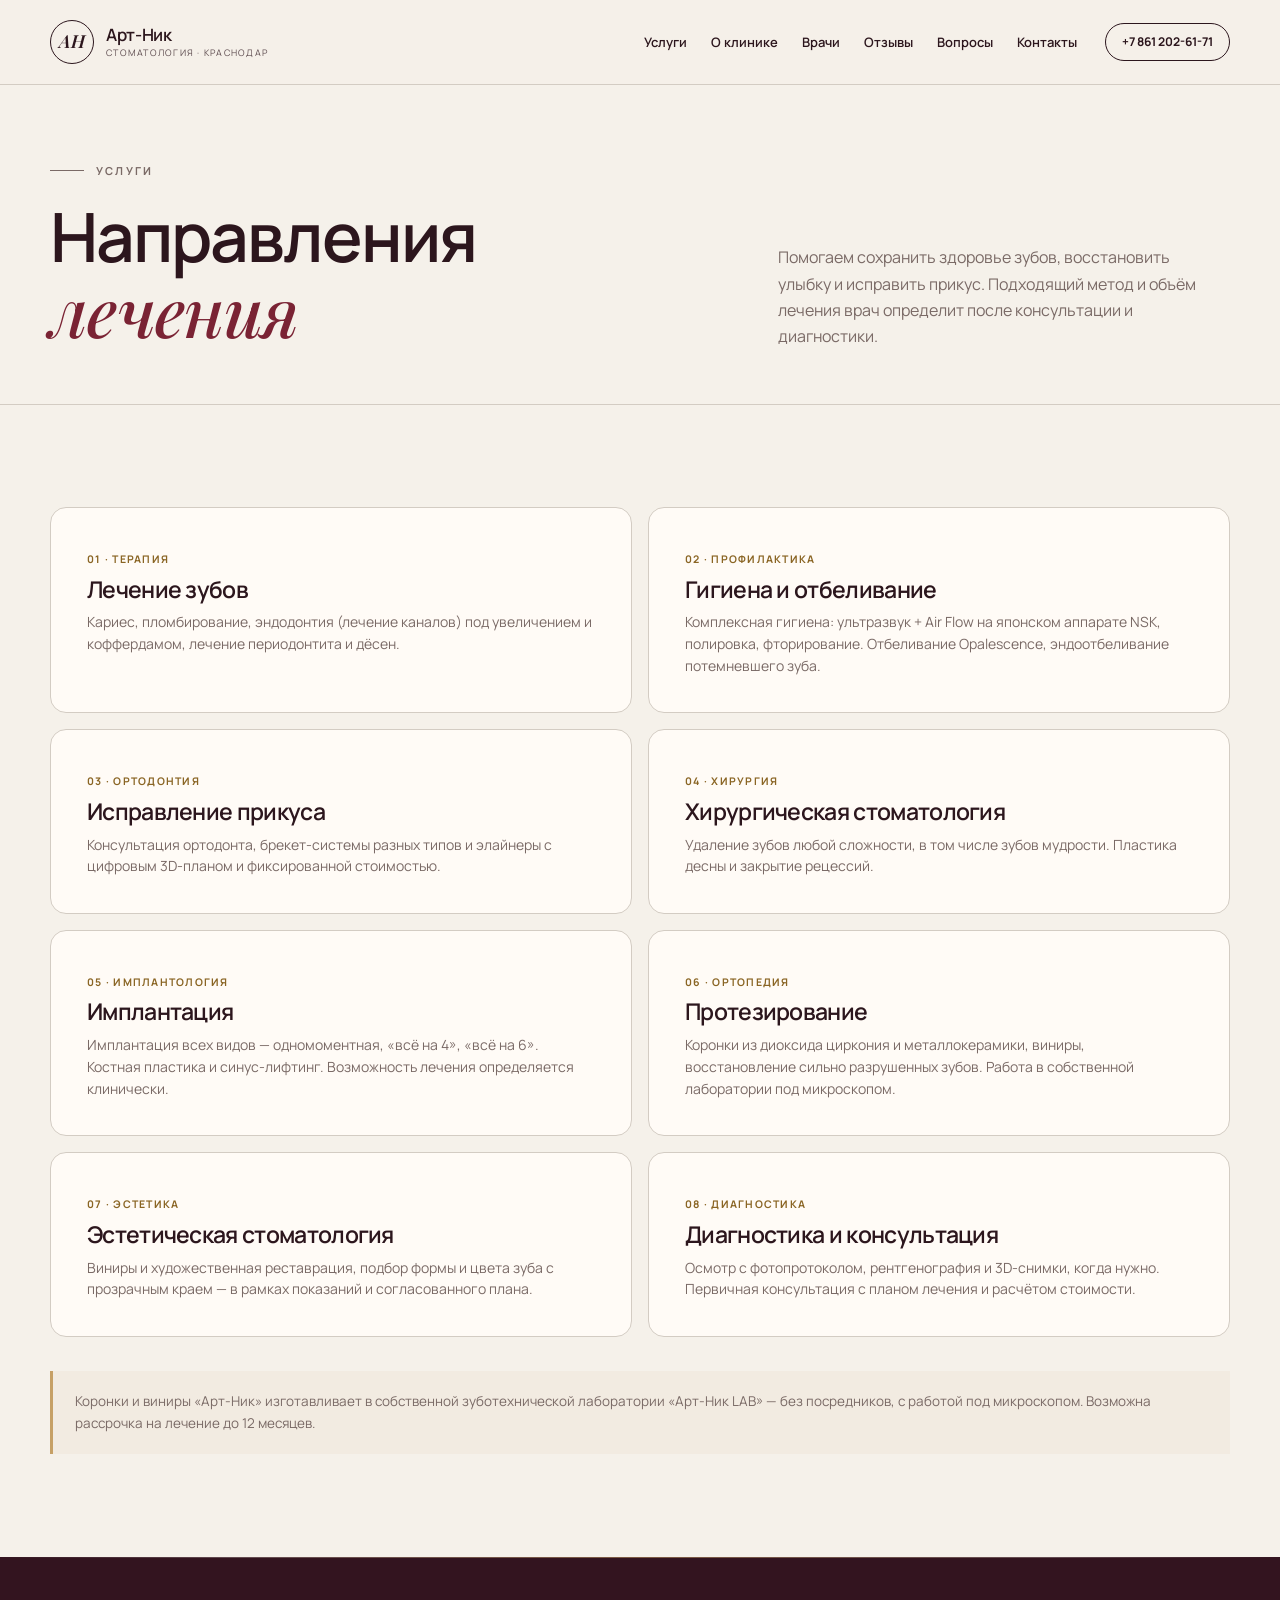
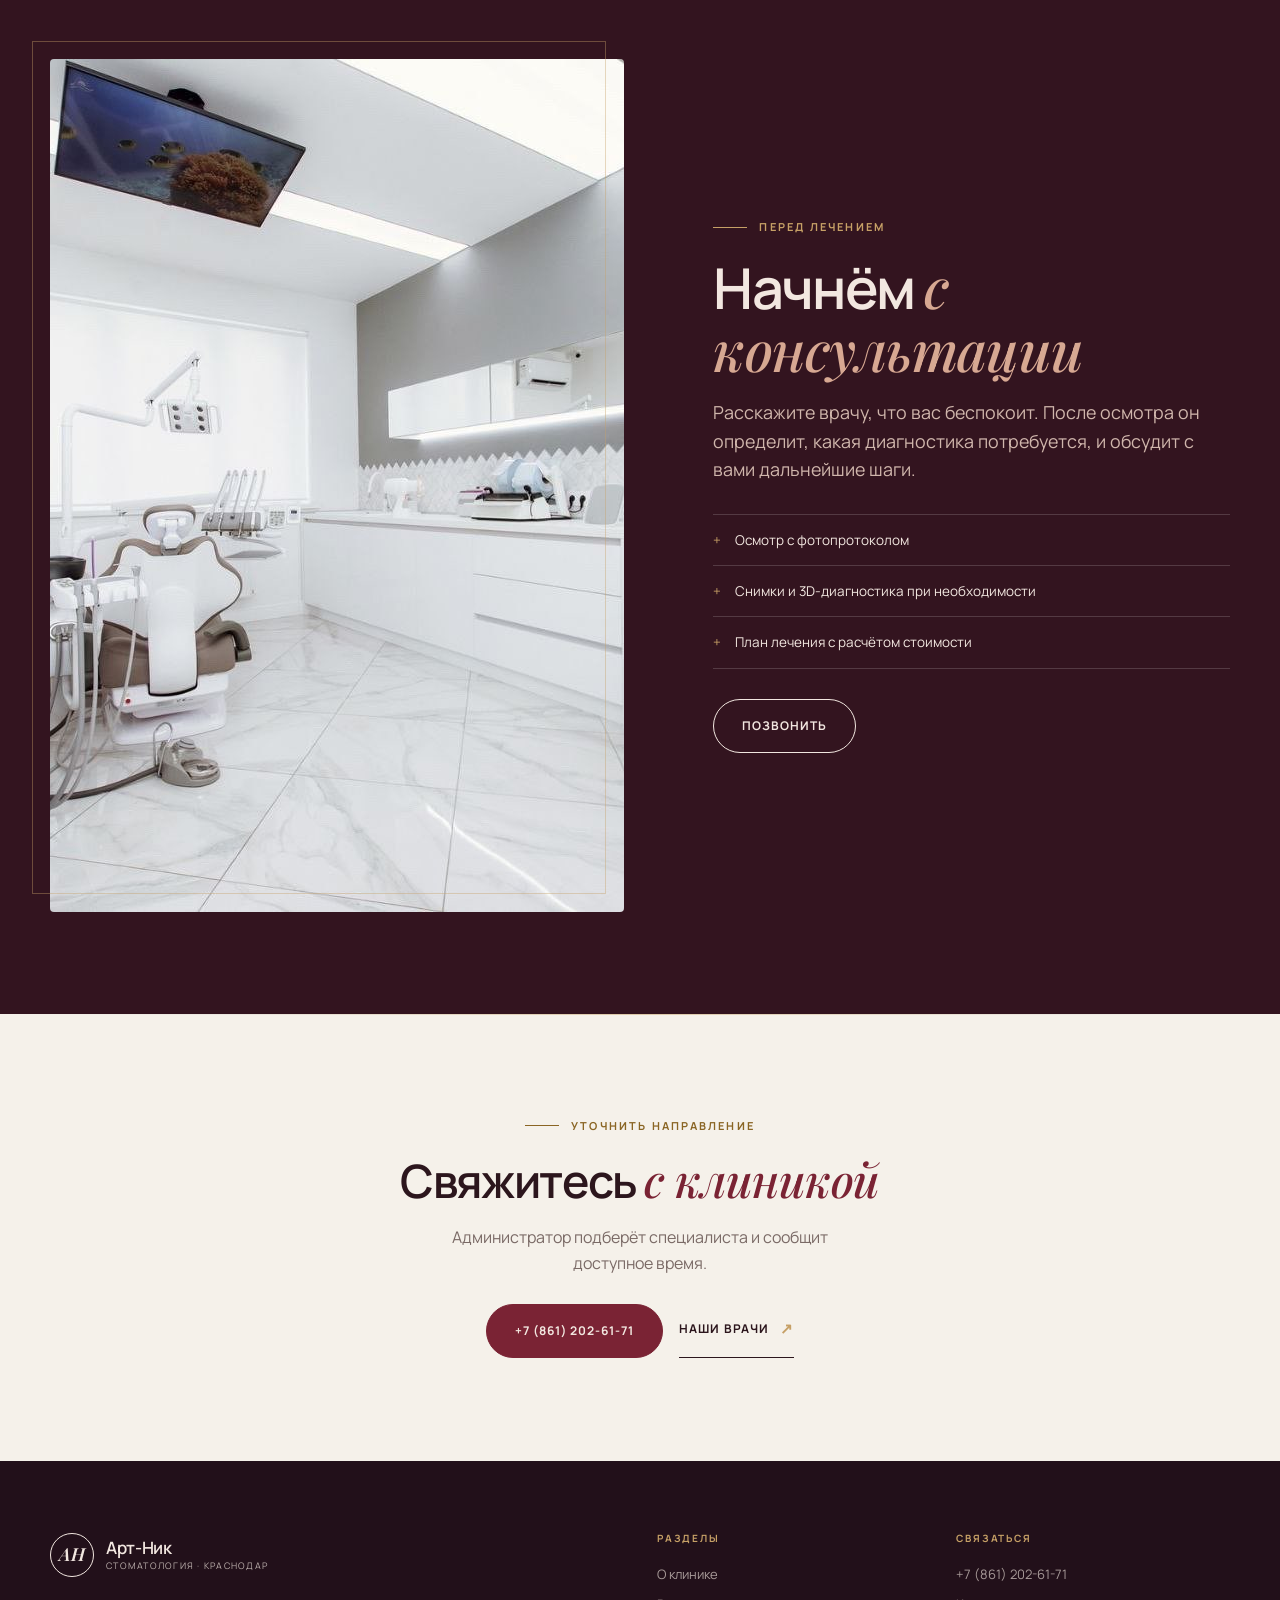
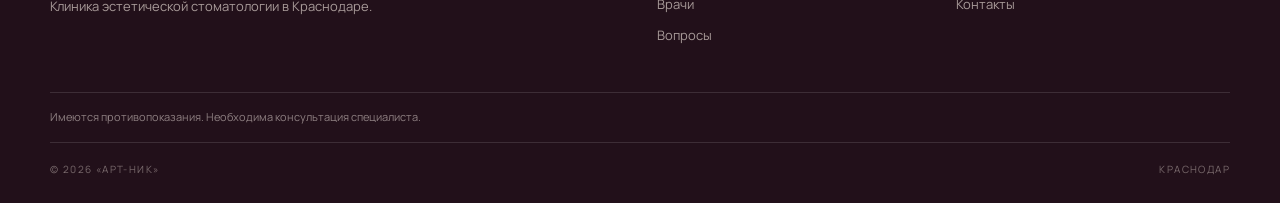
==== services.html @ 574ccaa9 "Сайт клиники «Арт-Ник», Краснодар Одностраничный сайт клиники эстетической стоматологии: hero с фото" ====
<!doctype html>
<html lang="ru">
<head>
  <meta charset="utf-8">
  <meta name="viewport" content="width=device-width, initial-scale=1">
  <meta name="theme-color" content="#33141f">
  <title>Услуги — стоматология «Арт-Ник», Краснодар</title>
  <meta name="description" content="Услуги стоматологии Арт-Ник в Краснодаре: лечение зубов, профессиональная гигиена и отбеливание, ортодонтия, хирургия, имплантология, протезирование, эстетическая стоматология, диагностика.">
  <meta name="robots" content="index, follow">
  <link rel="canonical" href="https://artnic.asama.site/services.html">
  <meta property="og:url" content="https://artnic.asama.site/services.html">
  <meta property="og:site_name" content="Арт-Ник">
  <meta property="og:type" content="website">
  <meta property="og:title" content="Услуги — стоматология «Арт-Ник», Краснодар">
  <meta property="og:description" content="Лечение, гигиена, ортодонтия, хирургия, имплантология, протезирование и эстетическая стоматология.">
  <meta property="og:image" content="https://artnic.asama.site/og-image.png">
  <link rel="icon" href="assets/favicon.svg" type="image/svg+xml">
  <link rel="stylesheet" href="styles.css">
  <script src="script.js" defer></script>
</head>
<body data-page="services">
  <a class="skip" href="#main">Перейти к содержанию</a>

  <header class="hdr">
    <div class="hdr__inner">
      <a class="brand" href="index.html" aria-label="Арт-Ник — на главную">
        <span class="brand__mark" aria-hidden="true">АН</span>
        <span class="brand__text"><b>Арт-Ник</b><small>стоматология · Краснодар</small></span>
      </a>
      <button class="nav-toggle" type="button" aria-expanded="false" aria-controls="nav"><span></span><span></span><span></span><span class="vh">Меню</span></button>
      <nav class="nav" id="nav" aria-label="Основная навигация">
        <a href="services.html">Услуги</a>
        <a href="index.html#about">О клинике</a>
        <a href="index.html#doctors">Врачи</a>
        <a href="index.html#reviews">Отзывы</a>
        <a href="index.html#faq">Вопросы</a>
        <a href="index.html#contacts">Контакты</a>
      </nav>
      <a class="hdr__call" href="tel:+78612026171">+7 861 202-61-71</a>
    </div>
  </header>

  <main id="main">
    <section class="page-hero">
      <div class="shell page-hero__grid">
        <div><p class="eyebrow">Услуги</p><h1>Направления <em>лечения</em></h1></div>
        <p>Помогаем сохранить здоровье зубов, восстановить улыбку и исправить прикус. Подходящий метод и объём лечения врач определит после консультации и диагностики.</p>
      </div>
    </section>

    <section class="section surf surf--paper">
      <div class="shell">
        <div class="svc__grid">
          <article class="svc__card reveal"><span>01 · терапия</span><h3>Лечение зубов</h3><p>Кариес, пломбирование, эндодонтия (лечение каналов) под увеличением и коффердамом, лечение периодонтита и дёсен.</p></article>
          <article class="svc__card reveal"><span>02 · профилактика</span><h3>Гигиена и отбеливание</h3><p>Комплексная гигиена: ультразвук + Air Flow на японском аппарате NSK, полировка, фторирование. Отбеливание Opalescence, эндоотбеливание потемневшего зуба.</p></article>
          <article class="svc__card reveal"><span>03 · ортодонтия</span><h3>Исправление прикуса</h3><p>Консультация ортодонта, брекет-системы разных типов и элайнеры с цифровым 3D-планом и фиксированной стоимостью.</p></article>
          <article class="svc__card reveal"><span>04 · хирургия</span><h3>Хирургическая стоматология</h3><p>Удаление зубов любой сложности, в том числе зубов мудрости. Пластика десны и закрытие рецессий.</p></article>
          <article class="svc__card reveal"><span>05 · имплантология</span><h3>Имплантация</h3><p>Имплантация всех видов — одномоментная, «всё на 4», «всё на 6». Костная пластика и синус-лифтинг. Возможность лечения определяется клинически.</p></article>
          <article class="svc__card reveal"><span>06 · ортопедия</span><h3>Протезирование</h3><p>Коронки из диоксида циркония и металлокерамики, виниры, восстановление сильно разрушенных зубов. Работа в собственной лаборатории под микроскопом.</p></article>
          <article class="svc__card reveal"><span>07 · эстетика</span><h3>Эстетическая стоматология</h3><p>Виниры и художественная реставрация, подбор формы и цвета зуба с прозрачным краем — в рамках показаний и согласованного плана.</p></article>
          <article class="svc__card reveal"><span>08 · диагностика</span><h3>Диагностика и консультация</h3><p>Осмотр с фотопротоколом, рентгенография и 3D-снимки, когда нужно. Первичная консультация с планом лечения и расчётом стоимости.</p></article>
        </div>
        <p class="svc__note">Коронки и виниры «Арт-Ник» изготавливает в собственной зуботехнической лаборатории «Арт-Ник&nbsp;LAB» — без посредников, с работой под микроскопом. Возможна рассрочка на лечение до 12 месяцев.</p>
      </div>
    </section>

    <section class="feature surf surf--noir">
      <div class="shell feature__grid">
        <figure class="feature__media reveal" data-lightbox="assets/images/int-room-white.jpg">
          <img src="assets/images/int-room-white.jpg" alt="Светлый лечебный кабинет клиники Арт-Ник" width="1280" height="853" loading="lazy">
        </figure>
        <div class="feature__copy reveal">
          <p class="eyebrow">Перед лечением</p>
          <h2 class="h2">Начнём <em>с консультации</em></h2>
          <p class="lead">Расскажите врачу, что вас беспокоит. После осмотра он определит, какая диагностика потребуется, и обсудит с вами дальнейшие шаги.</p>
          <ul class="about__facts">
            <li>Осмотр с фотопротоколом</li>
            <li>Снимки и 3D-диагностика при необходимости</li>
            <li>План лечения с расчётом стоимости</li>
          </ul>
          <a class="btn btn--line" href="tel:+78612026171">Позвонить</a>
        </div>
      </div>
    </section>

    <section class="cta section surf surf--paper">
      <div class="cta__inner">
        <p class="eyebrow eyebrow--gold">Уточнить направление</p>
        <h2 class="h2">Свяжитесь <em>с клиникой</em></h2>
        <p class="cta__text">Администратор подберёт специалиста и сообщит доступное время.</p>
        <div class="cta__actions">
          <a class="btn btn--wine" href="tel:+78612026171">+7 (861) 202-61-71</a>
          <a class="link" href="index.html#doctors">Наши врачи <span>↗</span></a>
        </div>
      </div>
    </section>
  </main>

  <footer class="foot">
    <div class="shell">
      <div class="foot__grid">
        <div>
          <a class="brand foot__brand" href="index.html"><span class="brand__mark">АН</span><span class="brand__text"><b>Арт-Ник</b><small>стоматология · Краснодар</small></span></a>
          <p>Клиника эстетической стоматологии в Краснодаре.</p>
        </div>
        <div><h2>Разделы</h2><a href="index.html#about">О клинике</a><a href="index.html#doctors">Врачи</a><a href="index.html#faq">Вопросы</a></div>
        <div><h2>Связаться</h2><a href="tel:+78612026171">+7 (861) 202-61-71</a><a href="index.html#contacts">Контакты</a></div>
      </div>
      <p class="foot__note">Имеются противопоказания. Необходима консультация специалиста.</p>
      <div class="foot__bottom"><span>© <span data-year></span> «Арт-Ник»</span><span>Краснодар</span></div>
    </div>
  </footer>

  <div class="lightbox" aria-hidden="true">
    <button class="lightbox__close" type="button" aria-label="Закрыть">×</button>
    <img src="" alt="">
  </div>
</body>
</html>
---- styles.css ----
@import url('https://fonts.googleapis.com/css2?family=Manrope:wght@400;500;600;700&family=Playfair+Display:ital,wght@1,500;1,600&display=swap');

/* Арт-Ник — оксбладовый бордо + шампань-золото (по интерьеру и лого клиники) */

:root {
  /* Поверхности */
  --noir:        #33141f;   /* оксбладовый бордо (тёмная база) */
  --cocoa:       #45202c;   /* бордо посветлее — вторая тёмная поверхность */
  --ember:       #6a4048;   /* линии на тёмном */
  --marble:      #d3ccc3;   /* тёплый серый мрамор — тонкие линии на светлом */
  --paper:       #f5f1ea;   /* тёплый кремовый (светлая база) */
  --paper-pure:  #fffbf6;

  /* Акцент — бордо */
  --peach:       #7a2334;
  --peach-glow:  #922c3f;
  --accent-soft: #d7a892;   /* тёплый розово-кремовый — акценты на тёмном */

  /* Акцент — шампань-золото */
  --gold:        #c6a066;
  --gold-glow:   #ddc28c;
  --gold-ink:    #8a6524;

  /* Текст */
  --on-dark:     #f2e7e0;
  --on-dark-dim: #d0b6ac;
  --on-light:    #2c161d;
  --ash:         #7a6a66;

  --shell: min(1180px, calc(100% - 48px));
  --pad:   clamp(20px, 5vw, 64px);
  --sp:    clamp(64px, 8vw, 118px);
  --ease:  cubic-bezier(.22, .61, .36, 1);
}

* { box-sizing: border-box; }
html { scroll-behavior: smooth; }
body {
  margin: 0; background: var(--paper); color: var(--on-light);
  font: 400 16px/1.65 Manrope, system-ui, Arial, sans-serif;
  -webkit-font-smoothing: antialiased; overflow-x: hidden;
}
body.menu-open { overflow: hidden; }
img { display: block; max-width: 100%; }
a { color: inherit; text-decoration: none; }
button, input { font: inherit; }
:where(a, button, summary):focus-visible { outline: 2px solid var(--gold); outline-offset: 3px; border-radius: 3px; }

.shell { width: var(--shell); margin-inline: auto; }
.vh { position: absolute; width: 1px; height: 1px; padding: 0; margin: -1px; overflow: hidden; clip: rect(0 0 0 0); white-space: nowrap; border: 0; }
.skip { position: fixed; z-index: 200; left: 14px; top: -80px; padding: 10px 18px; background: var(--gold); color: var(--on-light); font-weight: 700; border-radius: 999px; transition: top .2s; }
.skip:focus { top: 14px; }

/* ---------- Типографика ---------- */
h1, h2, h3 { margin: 0; font-weight: 600; letter-spacing: -.03em; line-height: 1.08; }
h1 em, h2 em, .em { font-family: "Playfair Display", Georgia, serif; font-weight: 500; font-style: italic; letter-spacing: -.01em; color: var(--peach); }
.surf--noir h2 em, .surf--cocoa h2 em, .surf--noir h1 em { color: var(--accent-soft); }
p { margin: 0; }

.eyebrow {
  display: flex; align-items: center; gap: 12px; margin: 0 0 20px;
  font-size: 11px; font-weight: 700; letter-spacing: .2em; text-transform: uppercase;
  color: var(--peach);
}
.eyebrow::before { content: ""; width: 34px; height: 1px; background: currentColor; flex: none; }
.eyebrow--gold { color: var(--gold-ink); }
.surf--noir .eyebrow, .surf--cocoa .eyebrow { color: var(--gold); }

.h2 { font-size: clamp(30px, 4.4vw, 58px); }
.lead { color: var(--ash); font-size: clamp(15px, 1.4vw, 18px); line-height: 1.6; max-width: 46ch; }
.surf--noir .lead, .surf--cocoa .lead { color: var(--on-dark-dim); }

/* ---------- Кнопки ---------- */
.btn {
  display: inline-flex; align-items: center; justify-content: center; gap: 9px;
  min-height: 54px; padding: 0 28px;
  background: var(--gold); color: #2c161d; border: 1px solid var(--gold); border-radius: 999px;
  font: 700 12px/1 Manrope, sans-serif; letter-spacing: .08em; text-transform: uppercase;
  cursor: pointer; transition: transform .2s var(--ease), background .2s var(--ease), border-color .2s var(--ease), color .2s var(--ease);
}
.btn:hover { background: var(--gold-glow); border-color: var(--gold-glow); transform: translateY(-2px); }
.btn--wine { background: var(--peach); color: var(--on-dark); border-color: var(--peach); }
.btn--wine:hover { background: var(--peach-glow); border-color: var(--peach-glow); }
.btn--line { background: transparent; color: currentColor; border-color: currentColor; }
.btn--line:hover { background: currentColor; color: var(--peach); }
.surf--noir .btn--line:hover, .surf--cocoa .btn--line:hover { color: var(--noir); }

.link {
  display: inline-flex; align-items: center; gap: 10px; min-height: 40px;
  font: 700 12px/1 Manrope, sans-serif; letter-spacing: .1em; text-transform: uppercase;
  border-bottom: 1px solid currentColor; padding-bottom: 4px;
  transition: opacity .2s var(--ease);
}
.link span { color: var(--gold); font-size: 15px; }
.link:hover { opacity: .68; }

/* ---------- Шапка ---------- */
.hdr {
  position: absolute; z-index: 60; inset: 0 0 auto; color: var(--on-dark);
  background: linear-gradient(90deg, rgba(31,10,18,.55), rgba(48,15,27,.28));
  border-bottom: 1px solid rgba(255,255,255,.16);
  backdrop-filter: blur(10px); -webkit-backdrop-filter: blur(10px);
}
body:not([data-page="home"]) .hdr {
  position: relative; color: var(--on-light);
  background: rgba(245,241,234,.96); border-color: var(--marble); backdrop-filter: none;
}
.hdr__inner { width: var(--shell); margin-inline: auto; min-height: 84px; display: flex; align-items: center; gap: 28px; }
.brand { display: inline-flex; align-items: center; gap: 12px; margin-right: auto; }
.brand__mark {
  width: 44px; height: 44px; flex: none; display: grid; place-content: center;
  border: 1px solid currentColor; border-radius: 50%;
  font-family: "Playfair Display", Georgia, serif; font-style: italic; font-weight: 600; font-size: 18px;
}
.brand__text { display: grid; gap: 3px; line-height: 1.1; }
.brand__text b { font-size: 17px; font-weight: 600; letter-spacing: -.02em; }
.brand__text small { font-size: 9px; letter-spacing: .14em; text-transform: uppercase; opacity: .74; }

.nav { display: flex; align-items: center; gap: 24px; font: 600 13px/1 Manrope, sans-serif; }
.nav a { position: relative; padding: 6px 0; }
.nav a::after { content: ""; position: absolute; left: 0; right: 100%; bottom: 0; height: 1px; background: currentColor; transition: right .25s var(--ease); }
.nav a:hover::after { right: 0; }
.hdr__call { padding: 12px 16px; border: 1px solid currentColor; border-radius: 999px; font: 700 12px/1 Manrope, sans-serif; white-space: nowrap; transition: background .2s, color .2s, border-color .2s; }
.hdr__call:hover { background: var(--gold); border-color: var(--gold); color: #2c161d; }
.nav-toggle { display: none; width: 42px; height: 42px; border: 0; background: none; color: currentColor; padding: 10px; cursor: pointer; }
.nav-toggle span { display: block; height: 1.5px; background: currentColor; margin: 6px 0; transition: transform .2s, opacity .2s; border-radius: 2px; }

/* ---------- Первый экран ---------- */
.hero {
  position: relative; min-height: 760px; height: 100svh; max-height: 940px;
  display: grid; align-items: center; color: var(--on-dark); overflow: hidden;
}
.hero__img, .hero__shade { position: absolute; inset: 0; }
.hero__img { background: url("assets/images/hero.jpg") center / cover no-repeat; transform: scale(1.02); animation: heroIn 1.3s var(--ease) both; }
.hero__shade { background: linear-gradient(90deg, rgba(30,9,15,.82) 0%, rgba(40,12,20,.5) 42%, rgba(31,9,16,.12) 74%), linear-gradient(0deg, rgba(26,7,14,.4), transparent 46%); }
.hero__inner { position: relative; z-index: 2; width: var(--shell); margin-inline: auto; padding-top: 84px; }
.hero__inner .eyebrow { color: var(--gold); }
.hero h1 { max-width: 18ch; font-size: clamp(42px, 6vw, 88px); line-height: .98; margin-bottom: 24px; }
.hero__lead { max-width: 52ch; color: rgba(255,255,255,.82); font-size: clamp(15px, 1.4vw, 18px); }
.hero__actions { display: flex; flex-wrap: wrap; gap: 14px; margin-top: 34px; }
.hero__actions .btn--line { color: var(--on-dark); }
.hero__offer {
  display: inline-flex; align-items: center; gap: 12px; margin-top: 30px; padding: 12px 20px;
  border: 1px solid rgba(214,168,146,.5); border-radius: 999px; background: rgba(214,168,146,.14);
  font-size: 13px; color: rgba(255,255,255,.82);
}
.hero__offer b { color: var(--gold); font-weight: 700; }
.scroll-cue { position: absolute; right: max(24px, calc((100% - 1180px) / 2)); bottom: 36px; z-index: 2; display: grid; justify-items: center; gap: 8px; font-size: 9px; letter-spacing: .2em; text-transform: uppercase; color: rgba(255,255,255,.72); }
.scroll-cue span { font-size: 19px; animation: bob 1.8s infinite; }

/* ---------- Поверхности ---------- */
.section { padding-block: var(--sp); }
.surf { position: relative; }
.surf--noir  { background: var(--noir);  color: var(--on-dark); }
.surf--cocoa { background: var(--cocoa); color: var(--on-dark); }
.surf--paper { background: var(--paper);  color: var(--on-light); }
.surf--white { background: var(--paper-pure); color: var(--on-light); }
.surf + .surf::before {
  content: ""; position: absolute; inset-inline: 0; top: 0; height: 1px;
  background: linear-gradient(90deg, transparent, rgba(211,204,195,.3) 18%, rgba(198,160,102,.5) 50%, rgba(211,204,195,.3) 82%, transparent);
}
:where(.dirs, .about, .why, .consult, .reviews, .team, .promo, .faq, .cta, .contacts) { scroll-margin-top: 90px; }

.head { display: flex; align-items: flex-end; justify-content: space-between; gap: 40px; margin-bottom: clamp(34px, 4vw, 54px); }
.head__lead { max-width: 42ch; margin-bottom: 4px; color: var(--ash); font-size: 14px; }
.surf--noir .head__lead, .surf--cocoa .head__lead { color: var(--on-dark-dim); }

/* ---------- Полоса фактов ---------- */
.facts { padding: 0 var(--pad) clamp(30px, 4vw, 48px); }
.facts__grid {
  width: var(--shell); margin: calc(-1 * clamp(34px, 5vw, 60px)) auto 0; position: relative; z-index: 5;
  display: grid; grid-template-columns: repeat(4, 1fr);
  background: var(--paper-pure); border: 1px solid var(--marble); border-radius: 16px; overflow: hidden;
  box-shadow: 0 26px 64px rgba(44,22,29,.16);
}
.fact { padding: clamp(22px, 2.6vw, 32px) clamp(18px, 2vw, 26px); border-right: 1px solid var(--marble); }
.fact:last-child { border-right: 0; }
.fact b { display: block; font-size: clamp(24px, 3vw, 38px); line-height: 1; font-weight: 600; letter-spacing: -.035em; color: var(--peach); }
.fact b .em { color: var(--gold-ink); }
.fact span { display: block; margin-top: 10px; font-size: 12px; line-height: 1.5; color: var(--ash); }

/* ---------- Бегущая строка ---------- */
.ticker { overflow: hidden; padding: 15px 0; background: var(--peach); color: var(--on-dark); }
.ticker__track { display: flex; width: max-content; }
.ticker__set { display: flex; align-items: center; gap: 16px; padding-right: 16px; white-space: nowrap; font: 600 clamp(13px, 1.3vw, 16px)/1 Manrope, sans-serif; letter-spacing: .06em; text-transform: uppercase; }
.ticker__set i { font-style: normal; color: var(--gold); }
@media (prefers-reduced-motion: no-preference) { .ticker__track { animation: marquee 40s linear infinite; } }
@keyframes marquee { to { transform: translateX(-50%); } }

/* ---------- Направления (карусель карточек) ---------- */
.dirs { padding-block: var(--sp); }
.proc__track {
  display: flex; gap: 16px; overflow-x: auto; scroll-snap-type: x mandatory;
  overscroll-behavior-inline: contain; scrollbar-width: none;
  margin-inline: calc(var(--pad) * -1); padding: 6px var(--pad) 14px; scroll-padding-left: var(--pad);
}
.proc__track::-webkit-scrollbar { display: none; }
.proc__card {
  flex: 0 0 clamp(250px, 27vw, 310px); scroll-snap-align: start;
  display: flex; flex-direction: column; gap: 9px; padding: clamp(24px, 2.6vw, 32px);
  background: var(--paper-pure); border: 1px solid var(--marble); border-radius: 16px;
  transition: transform .22s var(--ease), border-color .22s var(--ease);
}
.proc__card:hover { transform: translateY(-4px); border-color: var(--peach); }
.proc__num { font: 700 12px/1 Manrope, sans-serif; letter-spacing: .12em; color: var(--gold-ink); }
.proc__name { margin: 4px 0 0; font-size: clamp(18px, 1.8vw, 21px); font-weight: 600; letter-spacing: -.02em; }
.proc__text { font-size: 13.5px; line-height: 1.55; color: var(--ash); }
.proc__more { margin-top: auto; padding-top: 12px; font: 700 11px/1 Manrope, sans-serif; letter-spacing: .1em; text-transform: uppercase; color: var(--peach); }
.proc__more::after { content: " →"; color: var(--gold); }
.proc__foot { display: flex; align-items: center; justify-content: space-between; gap: 20px; margin-top: clamp(22px, 3vw, 32px); }

/* ---------- Карусель фотографий (wslider) ---------- */
.wslider { position: relative; margin-top: clamp(24px, 3vw, 40px); border: 1px solid var(--marble); border-radius: 18px; overflow: hidden; aspect-ratio: 16 / 10; background: var(--cocoa); touch-action: pan-y; }
.wslider-track { display: flex; width: 100%; height: 100%; transition: transform .5s var(--ease); user-select: none; -webkit-user-select: none; cursor: grab; }
.wslide { flex: 0 0 100%; height: 100%; position: relative; }
.wslide img { width: 100%; height: 100%; object-fit: cover; pointer-events: none; -webkit-user-drag: none; display: block; }
.wslide figcaption {
  position: absolute; left: 16px; bottom: 16px; padding: 8px 13px; border-radius: 999px;
  background: rgba(30,9,15,.72); backdrop-filter: blur(6px);
  font-size: 10px; letter-spacing: .1em; text-transform: uppercase; color: var(--on-dark);
}
.wslider-arrow {
  position: absolute; top: 50%; transform: translateY(-50%); z-index: 2;
  width: 44px; height: 44px; border: 0; border-radius: 50%; cursor: pointer;
  background: rgba(30,9,15,.5); color: #fff; display: grid; place-items: center; transition: background .2s var(--ease);
}
.wslider-arrow:hover { background: rgba(30,9,15,.82); }
.wslider-arrow svg { width: 17px; height: 17px; }
.wslider-arrow.prev { left: 14px; } .wslider-arrow.next { right: 14px; }
.wslider-dots { position: absolute; left: 0; right: 0; bottom: 16px; z-index: 2; display: flex; justify-content: center; gap: 7px; }
.wslider-dots button { width: 7px; height: 7px; padding: 0; border: 0; border-radius: 50%; background: rgba(255,255,255,.5); cursor: pointer; transition: background .2s, transform .2s; }
.wslider-dots button.active { background: var(--gold); transform: scale(1.4); }

/* ---------- О клинике ---------- */
.about__grid { display: grid; grid-template-columns: 1.05fr .95fr; gap: 7vw; align-items: center; }
.about__media { position: relative; margin: 0; }
.about__media::before { content: ""; position: absolute; inset: -20px 20px 20px -20px; border: 1px solid rgba(198,160,102,.4); pointer-events: none; }
.about__media img { width: 100%; aspect-ratio: 1.2; object-fit: cover; border-radius: 4px; cursor: zoom-in; }
.about__copy h2 { margin-bottom: 20px; }
.about__copy p + p { margin-top: 14px; }
.about__facts { margin: 30px 0; padding: 0; list-style: none; border-top: 1px solid rgba(255,255,255,.16); }
.about__facts li { position: relative; padding: 14px 0 14px 22px; border-bottom: 1px solid rgba(255,255,255,.16); font-size: 13.5px; }
.about__facts li::before { content: "+"; position: absolute; left: 0; color: var(--gold); }

/* ---------- Почему «Арт-Ник» ---------- */
.why__grid { display: grid; grid-template-columns: repeat(3, minmax(0, 1fr)); gap: 1px; background: var(--marble); border: 1px solid var(--marble); border-radius: 16px; overflow: hidden; }
.why__card { padding: clamp(28px, 3vw, 38px); background: var(--paper-pure); }
.why__card > span { font: 700 11px/1 Manrope, sans-serif; letter-spacing: .14em; color: var(--gold-ink); }
.why__card h3 { margin: 34px 0 12px; font-size: 20px; }
.why__card p { color: var(--ash); font-size: 13px; line-height: 1.55; }

/* ---------- Консультация ---------- */
.consult { text-align: center; }
.consult__inner { max-width: 820px; margin-inline: auto; }
.consult__inner .eyebrow { justify-content: center; }
.consult__text { margin: 18px auto 0; max-width: 52ch; }
.consult__list { list-style: none; margin: clamp(26px, 3vw, 34px) 0 clamp(24px, 3vw, 32px); padding: 0; display: grid; grid-template-columns: 1fr 1fr; gap: 12px; text-align: left; }
.consult__list li {
  display: flex; align-items: center; gap: 13px; padding: 15px 18px;
  border: 1px solid var(--ember); border-radius: 12px; background: rgba(198,160,102,.06);
  font-size: 14.5px; font-weight: 500;
}
.consult__list li::before {
  content: ""; flex: none; width: 18px; height: 18px; border-radius: 50%; background: var(--gold);
  -webkit-mask: url("data:image/svg+xml,%3Csvg xmlns='http://www.w3.org/2000/svg' viewBox='0 0 24 24'%3E%3Cpath fill='none' stroke='%23000' stroke-width='3' stroke-linecap='round' stroke-linejoin='round' d='m5 13 4 4L19 7'/%3E%3C/svg%3E") center / 12px no-repeat;
          mask: url("data:image/svg+xml,%3Csvg xmlns='http://www.w3.org/2000/svg' viewBox='0 0 24 24'%3E%3Cpath fill='none' stroke='%23000' stroke-width='3' stroke-linecap='round' stroke-linejoin='round' d='m5 13 4 4L19 7'/%3E%3C/svg%3E") center / 12px no-repeat;
}

/* ---------- Отзывы ---------- */
.reviews .head { align-items: flex-end; }
.rev-band { max-width: 40ch; margin: clamp(30px, 4vw, 48px) auto; text-align: center; display: grid; justify-items: center; gap: 12px; }
.rev-band__stars { font-size: 14px; letter-spacing: 3px; color: var(--gold); }
.rev-band__q { font-family: "Playfair Display", Georgia, serif; font-style: italic; font-weight: 500; font-size: clamp(22px, 2.8vw, 34px); line-height: 1.3; color: var(--peach); }
.rev-band__cite { font-size: 12px; letter-spacing: .05em; text-transform: uppercase; color: var(--ash); }
.rev-track {
  display: flex; gap: 16px; overflow-x: auto; scroll-snap-type: x proximity; scroll-behavior: smooth;
  scrollbar-width: none; margin-inline: calc(var(--pad) * -1); padding: 6px var(--pad) 12px; scroll-padding-left: var(--pad);
}
.rev-track::-webkit-scrollbar { display: none; }
.rev-card {
  flex: 0 0 clamp(280px, 32vw, 380px); scroll-snap-align: start;
  display: flex; flex-direction: column; padding: clamp(26px, 3vw, 34px);
  border: 1px solid var(--marble); border-radius: 16px; background: var(--paper-pure);
}
.rev-card__stars { font-size: 12px; letter-spacing: 3px; color: var(--gold); }
.rev-card blockquote { margin: 16px 0 0; font-size: 15px; line-height: 1.55; }
.rev-card__who { margin-top: auto; padding-top: 18px; font: 700 11px/1.5 Manrope, sans-serif; letter-spacing: .06em; text-transform: uppercase; color: var(--ash); }
.rev-nav { display: flex; align-items: center; gap: 10px; }
.rev-nav button { width: 44px; height: 44px; border: 1px solid var(--marble); border-radius: 50%; background: transparent; color: var(--on-light); display: grid; place-items: center; cursor: pointer; transition: background .2s, color .2s, border-color .2s; }
.rev-nav button:hover { background: var(--peach); color: var(--on-dark); border-color: var(--peach); }
.rev-nav svg { width: 16px; height: 16px; }
.guests { margin-top: clamp(30px, 4vw, 46px); display: flex; align-items: center; gap: 18px; flex-wrap: wrap; }
.guests__pics { display: flex; }
.guests__pics img { width: 48px; height: 48px; border-radius: 50%; object-fit: cover; border: 2px solid var(--paper); }
.guests__pics img + img { margin-left: -14px; }
.guests span { font: 700 12px/1.4 Manrope, sans-serif; letter-spacing: .08em; text-transform: uppercase; color: var(--peach); max-width: 30ch; }

/* ---------- Врачи ---------- */
.team__grid { display: grid; grid-template-columns: repeat(3, minmax(0, 1fr)); gap: 16px; }
.doc {
  display: flex; flex-direction: column; padding: clamp(26px, 3vw, 34px);
  border: 1px solid var(--marble); border-radius: 16px; background: var(--paper-pure);
}
.doc > span { font: 700 11px/1 Manrope, sans-serif; letter-spacing: .12em; color: var(--gold-ink); }
.doc__mono {
  width: 60px; height: 60px; margin: 24px 0 20px; display: grid; place-content: center;
  border: 1px solid var(--gold-ink); border-radius: 50%;
  font-family: "Playfair Display", Georgia, serif; font-style: italic; font-size: 20px; color: var(--gold-ink);
}
.doc h3 { font-size: 20px; letter-spacing: -.02em; }
.doc__role { margin: 6px 0 0; font-size: 12.5px; font-weight: 600; color: var(--gold-ink); }
.doc__bio { margin: 12px 0 0; font-size: 12.5px; line-height: 1.55; color: var(--ash); }

/* ---------- Акция ---------- */
.promo__grid { display: grid; grid-template-columns: 1.15fr .85fr; gap: 7vw; align-items: center; }
.promo__grid h2 { margin: 6px 0 16px; font-size: clamp(28px, 3.6vw, 46px); }
.promo__grid > div:first-child p { color: var(--on-dark-dim); font-size: 14px; }
.promo__offer { padding: clamp(28px, 3vw, 38px); border: 1px solid rgba(198,160,102,.42); border-radius: 16px; background: rgba(255,255,255,.04); }
.promo__val { display: block; font-size: clamp(30px, 3.6vw, 44px); font-weight: 600; letter-spacing: -.03em; color: var(--gold); }
.promo__name { display: block; margin: 10px 0 8px; font: 700 12px/1 Manrope, sans-serif; letter-spacing: .1em; text-transform: uppercase; }
.promo__offer p { margin: 0 0 20px; color: var(--on-dark-dim); font-size: 12.5px; line-height: 1.55; }

/* ---------- FAQ ---------- */
.faq__grid { display: grid; grid-template-columns: .8fr 1.2fr; gap: 8vw; align-items: start; }
.faq__aside { position: sticky; top: 32px; }
.faq__aside h2 { margin-top: 6px; font-size: clamp(30px, 3.8vw, 48px); }
.faq__list { border-top: 1px solid var(--marble); }
.faq__item { border-bottom: 1px solid var(--marble); }
.faq__q { list-style: none; cursor: pointer; position: relative; padding: 24px 44px 24px 0; font-size: 17px; font-weight: 600; letter-spacing: -.01em; }
.faq__q::-webkit-details-marker { display: none; }
.faq__q::after { content: "+"; position: absolute; right: 4px; top: 22px; font-size: 22px; font-weight: 400; color: var(--gold-ink); transition: transform .25s var(--ease); }
.faq__item[open] .faq__q::after { transform: rotate(45deg); }
.faq__a { margin: 0; padding: 0 40px 26px 0; color: var(--ash); font-size: 14px; line-height: 1.6; }

/* ---------- Призыв ---------- */
.cta { text-align: center; }
.cta__inner { max-width: 620px; margin-inline: auto; }
.cta__inner .eyebrow { justify-content: center; }
.cta__inner h2 { font-size: clamp(28px, 3.6vw, 46px); }
.cta__text { margin: 18px auto 0; max-width: 42ch; color: var(--ash); }
.cta__actions { display: flex; flex-wrap: wrap; justify-content: center; gap: 16px; margin-top: 28px; }

/* ---------- Контакты ---------- */
.contacts__grid { display: grid; grid-template-columns: 1fr 1fr; gap: clamp(30px, 5vw, 72px); align-items: start; }
.cn { margin: 24px 0 0; border-top: 1px solid var(--ember); }
.cn__row { display: grid; grid-template-columns: 120px 1fr; gap: 16px; padding: 18px 0; border-bottom: 1px solid var(--ember); }
.cn dt { font-size: 10px; letter-spacing: .12em; text-transform: uppercase; color: var(--on-dark-dim); padding-top: 3px; }
.cn dd { margin: 0; font-size: 15px; }
.cn dd.hours { display: grid; gap: 6px; }
.cn .hours > div { display: flex; justify-content: space-between; gap: 14px; }
.cn .hours span { color: var(--on-dark-dim); }
.cn a { border-bottom: 1px solid rgba(242,231,224,.24); }
.cn a:hover { border-bottom-color: var(--gold); }
.contacts__actions { display: flex; flex-wrap: wrap; gap: 12px; margin-top: 26px; }
.soc { display: flex; flex-wrap: wrap; gap: 10px; margin-top: 18px; }
.soc a { padding: 10px 14px; border: 1px solid var(--ember); border-radius: 999px; font: 700 11px/1 Manrope, sans-serif; letter-spacing: .08em; text-transform: uppercase; transition: border-color .2s, color .2s; }
.soc a:hover { border-color: var(--gold); color: var(--gold); }
.map { margin-top: clamp(34px, 5vw, 60px); }
.map__head { margin-bottom: 26px; }
.map iframe { display: block; width: 100%; height: clamp(360px, 44vw, 520px); border: 0; border-radius: 16px; background: var(--cocoa); }

/* ---------- Подвал ---------- */
.foot { padding: clamp(46px, 6vw, 72px) 0 26px; background: #22101a; color: var(--on-dark); }
.foot__grid { display: grid; grid-template-columns: 1.6fr .7fr .8fr; gap: 60px; padding-bottom: 46px; }
.foot__grid > div { display: flex; flex-direction: column; align-items: flex-start; gap: 9px; }
.foot__grid h2 { margin-bottom: 12px; color: var(--gold); font: 700 10px/1 Manrope, sans-serif; letter-spacing: .18em; text-transform: uppercase; }
.foot__grid a:not(.brand), .foot__grid p { color: rgba(242,231,224,.64); font-size: 13px; }
.foot__grid a:hover { color: var(--on-dark); }
.foot__brand { margin-bottom: 10px; color: var(--on-dark); }
.foot__note { padding: 16px 0; border-top: 1px solid rgba(255,255,255,.12); color: rgba(242,231,224,.52); font-size: 11px; line-height: 1.5; }
.foot__bottom { display: flex; justify-content: space-between; gap: 16px; padding-top: 18px; border-top: 1px solid rgba(255,255,255,.12); color: rgba(242,231,224,.42); font-size: 10px; letter-spacing: .14em; text-transform: uppercase; }

/* ---------- Лайтбокс ---------- */
.lightbox { position: fixed; inset: 0; z-index: 120; display: none; place-items: center; padding: clamp(16px, 4vw, 48px); background: rgba(26,7,14,.9); backdrop-filter: blur(5px); }
.lightbox.is-open { display: grid; }
.lightbox img { max-width: min(1100px, 100%); max-height: calc(100vh - 96px); border-radius: 8px; border: 1px solid var(--ember); }
.lightbox__close { position: fixed; top: 20px; right: 20px; width: 46px; height: 46px; border: 0; border-radius: 50%; background: var(--gold); color: #2c161d; font-size: 26px; cursor: pointer; }

/* ---------- Страница услуг ---------- */
.page-hero { padding: clamp(40px, 6vw, 84px) 0 clamp(34px, 4.5vw, 54px); border-bottom: 1px solid var(--marble); }
.page-hero__grid { display: grid; grid-template-columns: 1.2fr .8fr; gap: clamp(24px, 4vw, 64px); align-items: end; }
.page-hero h1 { font-size: clamp(36px, 5.4vw, 68px); }
.page-hero p { color: var(--ash); max-width: 42ch; }
.svc__grid { display: grid; grid-template-columns: repeat(2, minmax(0, 1fr)); gap: 16px; }
.svc__card { padding: clamp(26px, 3vw, 36px); border: 1px solid var(--marble); border-radius: 16px; background: var(--paper-pure); }
.svc__card > span { font: 700 10.5px/1.4 Manrope, sans-serif; letter-spacing: .12em; text-transform: uppercase; color: var(--gold-ink); }
.svc__card h3 { margin: 6px 0 0; font-size: clamp(19px, 2vw, 23px); }
.svc__card p { margin: 10px 0 0; color: var(--ash); font-size: 14px; line-height: 1.55; }
.svc__note { margin: clamp(22px, 3vw, 34px) 0 0; padding: 20px 22px; border-left: 3px solid var(--gold); background: rgba(198,160,102,.07); color: var(--ash); font-size: 13.5px; line-height: 1.6; }
.feature { padding-block: var(--sp); }
.feature__grid { display: grid; grid-template-columns: 1fr .9fr; gap: 7vw; align-items: center; }
.feature__media { position: relative; margin: 0; }
.feature__media::before { content: ""; position: absolute; inset: -18px 18px 18px -18px; border: 1px solid rgba(198,160,102,.4); }
.feature__media img { width: 100%; aspect-ratio: 1.25; object-fit: cover; border-radius: 4px; cursor: zoom-in; }
.feature__copy h2 { margin: 6px 0 16px; }

/* ---------- Появление при скролле ---------- */
@media (prefers-reduced-motion: no-preference) {
  .reveal { opacity: 0; transform: translateY(24px); transition: opacity .6s var(--ease), transform .7s var(--ease); }
  .reveal.is-visible { opacity: 1; transform: none; }
}

@keyframes heroIn { from { opacity: .45; transform: scale(1.09); } to { opacity: 1; transform: scale(1.02); } }
@keyframes bob { 50% { transform: translateY(6px); } }
@media (prefers-reduced-motion: reduce) { *, *::before, *::after { animation: none !important; scroll-behavior: auto !important; transition: none !important; } .reveal { opacity: 1; transform: none; } }

/* ---------- Адаптив ---------- */
@media (max-width: 1000px) {
  :root { --shell: min(100% - 40px, 760px); }
  .nav { position: fixed; z-index: 55; inset: 0; padding: 110px 28px 40px; background: var(--noir); color: var(--on-dark);
    flex-direction: column; align-items: flex-start; gap: 6px; transform: translateX(100%); transition: transform .35s var(--ease); }
  .nav.is-open { transform: none; }
  .nav a { font-size: 24px; padding: 12px 0; }
  .nav-toggle { display: block; position: relative; z-index: 56; }
  .nav-toggle[aria-expanded="true"] span:nth-child(1) { transform: translateY(7.5px) rotate(45deg); }
  .nav-toggle[aria-expanded="true"] span:nth-child(2) { opacity: 0; }
  .nav-toggle[aria-expanded="true"] span:nth-child(3) { transform: translateY(-7.5px) rotate(-45deg); }
  .hdr__call { display: none; }
  .about__grid, .why__grid, .faq__grid, .promo__grid, .contacts__grid, .page-hero__grid, .feature__grid { grid-template-columns: 1fr; gap: 40px; }
  .team__grid, .svc__grid { grid-template-columns: repeat(2, minmax(0, 1fr)); }
  .facts__grid { grid-template-columns: 1fr 1fr; }
  .fact:nth-child(2n) { border-right: 0; }
  .fact:nth-child(-n+2) { border-bottom: 1px solid var(--marble); }
  .head { flex-direction: column; align-items: flex-start; gap: 18px; }
  .faq__aside { position: static; }
  .about__media::before, .feature__media::before { inset: -14px 14px 14px -14px; }
}
@media (max-width: 640px) {
  :root { --shell: calc(100% - 28px); }
  .hero { min-height: 640px; }
  .hero__inner { padding-top: 64px; }
  .hero__actions { flex-direction: column; align-items: stretch; max-width: 360px; }
  .hero__actions .btn { width: 100%; }
  .scroll-cue { display: none; }
  .facts__grid, .why__grid, .team__grid, .consult__list, .svc__grid { grid-template-columns: 1fr; }
  .fact { border-right: 0; border-bottom: 1px solid var(--marble); }
  .fact:last-child { border-bottom: 0; }
  .cta__actions, .contacts__actions { flex-direction: column; align-items: stretch; }
}
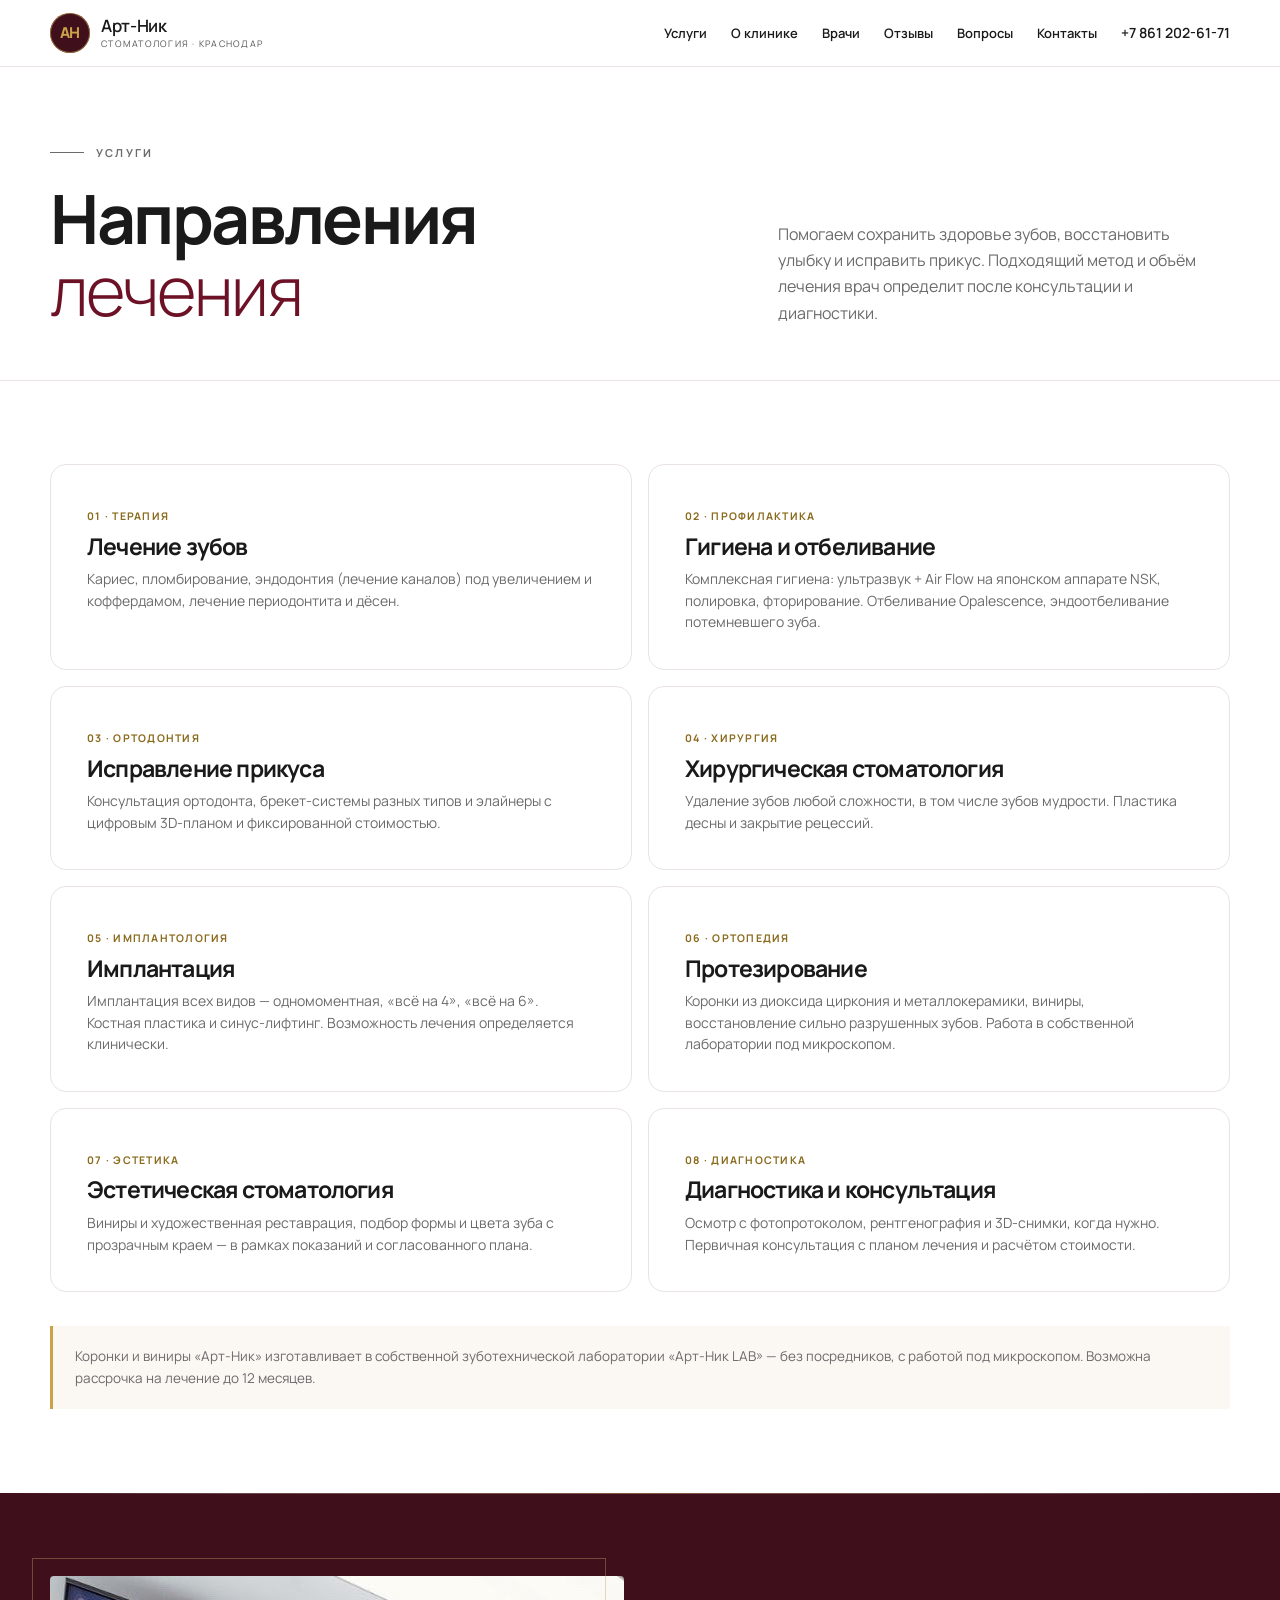
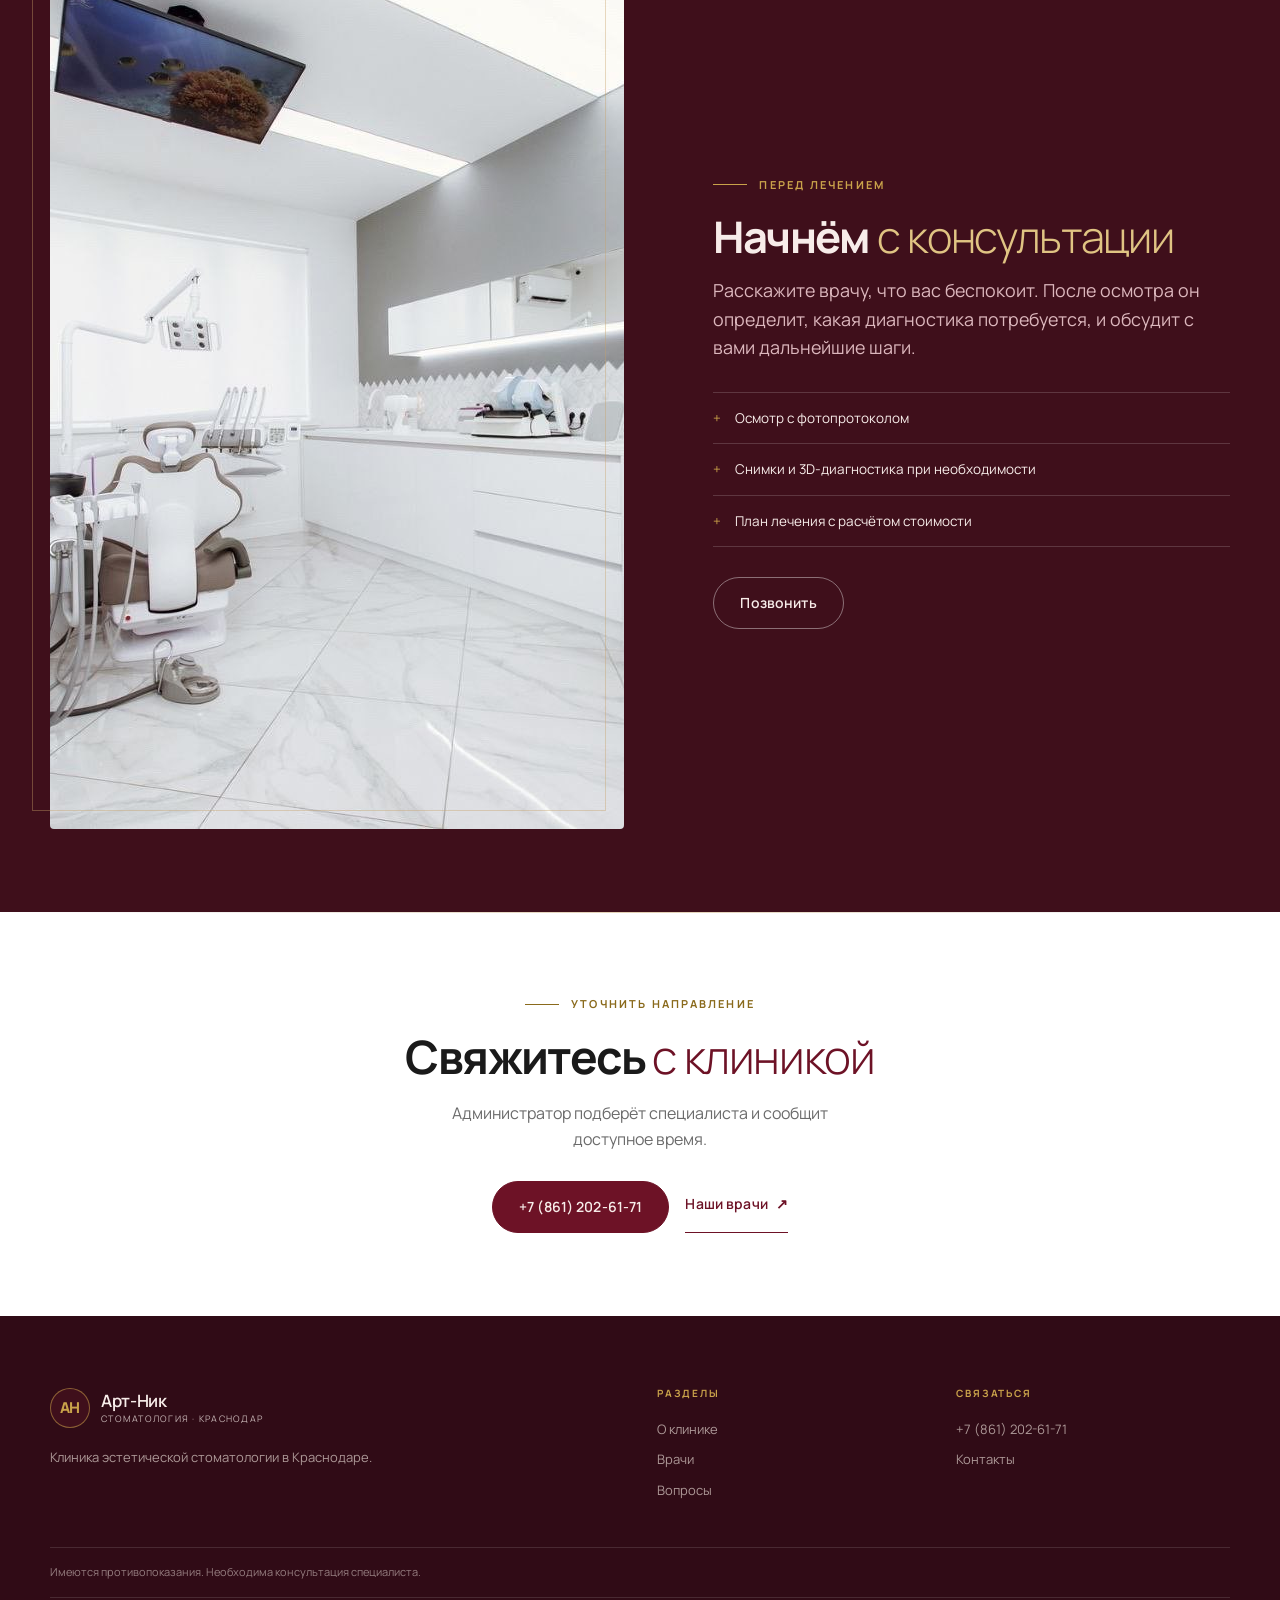
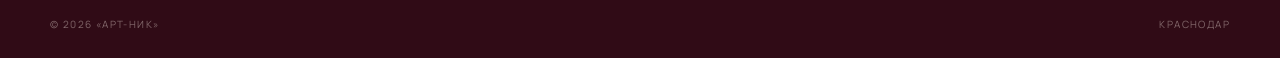
==== commit e4f6743e: "Добавлены фотографии для сайта" ====
--- a/services.html
+++ b/services.html
@@ -3,7 +3,7 @@
 <head>
   <meta charset="utf-8">
   <meta name="viewport" content="width=device-width, initial-scale=1">
-  <meta name="theme-color" content="#33141f">
+  <meta name="theme-color" content="#3f0f1b">
   <title>Услуги — стоматология «Арт-Ник», Краснодар</title>
   <meta name="description" content="Услуги стоматологии Арт-Ник в Краснодаре: лечение зубов, профессиональная гигиена и отбеливание, ортодонтия, хирургия, имплантология, протезирование, эстетическая стоматология, диагностика.">
   <meta name="robots" content="index, follow">
--- a/styles.css
+++ b/styles.css
@@ -1,35 +1,37 @@
-@import url('https://fonts.googleapis.com/css2?family=Manrope:wght@400;500;600;700&family=Playfair+Display:ital,wght@1,500;1,600&display=swap');
-
-/* Арт-Ник — оксбладовый бордо + шампань-золото (по интерьеру и лого клиники) */
+@import url('https://fonts.googleapis.com/css2?family=Manrope:wght@300;400;500;600;700;800&display=swap');
+
+/* Арт-Ник — контраст: тёмно-красный + белый + золото */
 
 :root {
   /* Поверхности */
-  --noir:        #33141f;   /* оксбладовый бордо (тёмная база) */
-  --cocoa:       #45202c;   /* бордо посветлее — вторая тёмная поверхность */
-  --ember:       #6a4048;   /* линии на тёмном */
-  --marble:      #d3ccc3;   /* тёплый серый мрамор — тонкие линии на светлом */
-  --paper:       #f5f1ea;   /* тёплый кремовый (светлая база) */
-  --paper-pure:  #fffbf6;
-
-  /* Акцент — бордо */
-  --peach:       #7a2334;
-  --peach-glow:  #922c3f;
-  --accent-soft: #d7a892;   /* тёплый розово-кремовый — акценты на тёмном */
-
-  /* Акцент — шампань-золото */
-  --gold:        #c6a066;
-  --gold-glow:   #ddc28c;
-  --gold-ink:    #8a6524;
+  --noir:        #3f0f1b;   /* глубокий винный бордо (тёмная база) */
+  --cocoa:       #521427;   /* бордо посветлее — вторая тёмная поверхность */
+  --ember:       rgba(255,255,255,.13);   /* линии на тёмном */
+  --marble:      #e9e4e2;   /* тонкие линии на белом */
+  --paper:       #ffffff;   /* белый (светлая база) */
+  --paper-pure:  #ffffff;
+  --mist:        #f7f4f2;   /* тёплый серо-бежевый — услуги, врачи, FAQ */
+
+  /* Акцент — винный кларет */
+  --peach:       #6d1226;
+  --peach-glow:  #872035;
+  --accent-soft: #e6b9c0;   /* мягкий розовый — акценты на тёмном */
+
+  /* Акцент — золото */
+  --gold:        #c9a24a;
+  --gold-glow:   #e0c483;
+  --gold-ink:    #8a6a1c;   /* затемнённое золото — для текста на белом */
 
   /* Текст */
-  --on-dark:     #f2e7e0;
-  --on-dark-dim: #d0b6ac;
-  --on-light:    #2c161d;
-  --ash:         #7a6a66;
-
+  --on-dark:     #f7ece9;
+  --on-dark-dim: #dcb7bd;
+  --on-light:    #1a1a1a;
+  --ash:         #6b6b6b;
+
+  --hdr-h: 66px;
   --shell: min(1180px, calc(100% - 48px));
   --pad:   clamp(20px, 5vw, 64px);
-  --sp:    clamp(64px, 8vw, 118px);
+  --sp:    clamp(52px, 6.5vw, 92px);
   --ease:  cubic-bezier(.22, .61, .36, 1);
 }
 
@@ -38,7 +40,7 @@
 body {
   margin: 0; background: var(--paper); color: var(--on-light);
   font: 400 16px/1.65 Manrope, system-ui, Arial, sans-serif;
-  -webkit-font-smoothing: antialiased; overflow-x: hidden;
+  -webkit-font-smoothing: antialiased; overflow-x: clip;
 }
 body.menu-open { overflow: hidden; }
 img { display: block; max-width: 100%; }
@@ -52,9 +54,9 @@
 .skip:focus { top: 14px; }
 
 /* ---------- Типографика ---------- */
-h1, h2, h3 { margin: 0; font-weight: 600; letter-spacing: -.03em; line-height: 1.08; }
-h1 em, h2 em, .em { font-family: "Playfair Display", Georgia, serif; font-weight: 500; font-style: italic; letter-spacing: -.01em; color: var(--peach); }
-.surf--noir h2 em, .surf--cocoa h2 em, .surf--noir h1 em { color: var(--accent-soft); }
+h1, h2, h3 { margin: 0; font-weight: 700; letter-spacing: -.035em; line-height: 1.06; }
+h1 em, h2 em, .em { font-weight: 300; font-style: normal; letter-spacing: -.03em; color: var(--peach); }
+.surf--noir h2 em, .surf--cocoa h2 em, .surf--noir h1 em, .hero h1 em { color: var(--gold-glow); }
 p { margin: 0; }
 
 .eyebrow {
@@ -66,51 +68,54 @@
 .eyebrow--gold { color: var(--gold-ink); }
 .surf--noir .eyebrow, .surf--cocoa .eyebrow { color: var(--gold); }
 
-.h2 { font-size: clamp(30px, 4.4vw, 58px); }
-.lead { color: var(--ash); font-size: clamp(15px, 1.4vw, 18px); line-height: 1.6; max-width: 46ch; }
+.h2 { font-size: clamp(30px, 3.4vw, 52px); }
+.h3-loc { font-size: clamp(22px, 2vw, 32px); font-weight: 700; letter-spacing: -.03em; }
+.lead { color: var(--ash); font-size: clamp(15px, 1.4vw, 18px); line-height: 1.6; max-width: 62ch; }
 .surf--noir .lead, .surf--cocoa .lead { color: var(--on-dark-dim); }
 
-/* ---------- Кнопки ---------- */
+/* ---------- Кнопки: primary (бордо), secondary (контур), text-link ---------- */
 .btn {
   display: inline-flex; align-items: center; justify-content: center; gap: 9px;
-  min-height: 54px; padding: 0 28px;
-  background: var(--gold); color: #2c161d; border: 1px solid var(--gold); border-radius: 999px;
-  font: 700 12px/1 Manrope, sans-serif; letter-spacing: .08em; text-transform: uppercase;
+  min-height: 52px; padding: 0 26px;
+  background: var(--peach); color: var(--on-dark); border: 1px solid var(--peach); border-radius: 999px;
+  font: 600 14px/1 Manrope, sans-serif; letter-spacing: .01em;
   cursor: pointer; transition: transform .2s var(--ease), background .2s var(--ease), border-color .2s var(--ease), color .2s var(--ease);
 }
-.btn:hover { background: var(--gold-glow); border-color: var(--gold-glow); transform: translateY(-2px); }
+.btn:hover { background: var(--peach-glow); border-color: var(--peach-glow); transform: translateY(-2px); }
 .btn--wine { background: var(--peach); color: var(--on-dark); border-color: var(--peach); }
 .btn--wine:hover { background: var(--peach-glow); border-color: var(--peach-glow); }
-.btn--line { background: transparent; color: currentColor; border-color: currentColor; }
-.btn--line:hover { background: currentColor; color: var(--peach); }
-.surf--noir .btn--line:hover, .surf--cocoa .btn--line:hover { color: var(--noir); }
+/* золотая заливка — только для CTA на тёмном бордовом фоне */
+.surf--noir .btn--gold, .surf--cocoa .btn--gold { background: var(--gold); color: var(--noir); border-color: var(--gold); }
+.surf--noir .btn--gold:hover, .surf--cocoa .btn--gold:hover { background: var(--gold-glow); border-color: var(--gold-glow); }
+.btn--line { background: transparent; color: var(--peach); border-color: var(--peach); }
+.btn--line:hover { background: var(--peach); color: var(--on-dark); }
+.surf--noir .btn--line, .surf--cocoa .btn--line { color: var(--on-dark); border-color: rgba(255,255,255,.4); }
+.surf--noir .btn--line:hover, .surf--cocoa .btn--line:hover { background: #fff; color: var(--noir); border-color: #fff; }
 
 .link {
-  display: inline-flex; align-items: center; gap: 10px; min-height: 40px;
-  font: 700 12px/1 Manrope, sans-serif; letter-spacing: .1em; text-transform: uppercase;
-  border-bottom: 1px solid currentColor; padding-bottom: 4px;
+  display: inline-flex; align-items: center; gap: 8px; min-height: 36px;
+  font: 600 14px/1.2 Manrope, sans-serif; letter-spacing: .01em;
+  color: var(--peach);
+  border-bottom: 1px solid currentColor; padding-bottom: 3px;
   transition: opacity .2s var(--ease);
 }
-.link span { color: var(--gold); font-size: 15px; }
-.link:hover { opacity: .68; }
+.link span { font-size: 14px; }
+.link:hover { opacity: .64; }
+.surf--noir .link, .surf--cocoa .link { color: var(--gold); }
 
 /* ---------- Шапка ---------- */
 .hdr {
-  position: absolute; z-index: 60; inset: 0 0 auto; color: var(--on-dark);
-  background: linear-gradient(90deg, rgba(31,10,18,.55), rgba(48,15,27,.28));
-  border-bottom: 1px solid rgba(255,255,255,.16);
+  position: sticky; top: 0; z-index: 60; color: var(--on-light);
+  background: rgba(255, 255, 255, .9); border-bottom: 1px solid var(--marble);
   backdrop-filter: blur(10px); -webkit-backdrop-filter: blur(10px);
 }
-body:not([data-page="home"]) .hdr {
-  position: relative; color: var(--on-light);
-  background: rgba(245,241,234,.96); border-color: var(--marble); backdrop-filter: none;
-}
-.hdr__inner { width: var(--shell); margin-inline: auto; min-height: 84px; display: flex; align-items: center; gap: 28px; }
-.brand { display: inline-flex; align-items: center; gap: 12px; margin-right: auto; }
+.hdr__inner { width: var(--shell); margin-inline: auto; min-height: var(--hdr-h); display: flex; align-items: center; gap: 24px; }
+.brand { display: inline-flex; align-items: center; gap: 11px; margin-right: auto; }
 .brand__mark {
-  width: 44px; height: 44px; flex: none; display: grid; place-content: center;
-  border: 1px solid currentColor; border-radius: 50%;
-  font-family: "Playfair Display", Georgia, serif; font-style: italic; font-weight: 600; font-size: 18px;
+  width: 40px; height: 40px; flex: none; display: grid; place-content: center;
+  background: var(--noir); color: var(--gold); border-radius: 50%;
+  box-shadow: inset 0 0 0 1px rgba(201, 162, 74, .55);
+  font-weight: 800; font-size: 15px; letter-spacing: -.02em;
 }
 .brand__text { display: grid; gap: 3px; line-height: 1.1; }
 .brand__text b { font-size: 17px; font-weight: 600; letter-spacing: -.02em; }
@@ -120,33 +125,44 @@
 .nav a { position: relative; padding: 6px 0; }
 .nav a::after { content: ""; position: absolute; left: 0; right: 100%; bottom: 0; height: 1px; background: currentColor; transition: right .25s var(--ease); }
 .nav a:hover::after { right: 0; }
-.hdr__call { padding: 12px 16px; border: 1px solid currentColor; border-radius: 999px; font: 700 12px/1 Manrope, sans-serif; white-space: nowrap; transition: background .2s, color .2s, border-color .2s; }
-.hdr__call:hover { background: var(--gold); border-color: var(--gold); color: #2c161d; }
+.hdr__call { font: 600 14px/1 Manrope, sans-serif; white-space: nowrap; color: var(--on-light); transition: color .2s; }
+.hdr__call:hover { color: var(--peach); }
+.hdr__cta { min-height: 42px; padding: 0 20px; font-size: 13px; }
 .nav-toggle { display: none; width: 42px; height: 42px; border: 0; background: none; color: currentColor; padding: 10px; cursor: pointer; }
 .nav-toggle span { display: block; height: 1.5px; background: currentColor; margin: 6px 0; transition: transform .2s, opacity .2s; border-radius: 2px; }
 
 /* ---------- Первый экран ---------- */
-.hero {
-  position: relative; min-height: 760px; height: 100svh; max-height: 940px;
-  display: grid; align-items: center; color: var(--on-dark); overflow: hidden;
-}
-.hero__img, .hero__shade { position: absolute; inset: 0; }
-.hero__img { background: url("assets/images/hero.jpg") center / cover no-repeat; transform: scale(1.02); animation: heroIn 1.3s var(--ease) both; }
-.hero__shade { background: linear-gradient(90deg, rgba(30,9,15,.82) 0%, rgba(40,12,20,.5) 42%, rgba(31,9,16,.12) 74%), linear-gradient(0deg, rgba(26,7,14,.4), transparent 46%); }
-.hero__inner { position: relative; z-index: 2; width: var(--shell); margin-inline: auto; padding-top: 84px; }
-.hero__inner .eyebrow { color: var(--gold); }
-.hero h1 { max-width: 18ch; font-size: clamp(42px, 6vw, 88px); line-height: .98; margin-bottom: 24px; }
-.hero__lead { max-width: 52ch; color: rgba(255,255,255,.82); font-size: clamp(15px, 1.4vw, 18px); }
-.hero__actions { display: flex; flex-wrap: wrap; gap: 14px; margin-top: 34px; }
-.hero__actions .btn--line { color: var(--on-dark); }
-.hero__offer {
-  display: inline-flex; align-items: center; gap: 12px; margin-top: 30px; padding: 12px 20px;
-  border: 1px solid rgba(214,168,146,.5); border-radius: 999px; background: rgba(214,168,146,.14);
-  font-size: 13px; color: rgba(255,255,255,.82);
-}
-.hero__offer b { color: var(--gold); font-weight: 700; }
-.scroll-cue { position: absolute; right: max(24px, calc((100% - 1180px) / 2)); bottom: 36px; z-index: 2; display: grid; justify-items: center; gap: 8px; font-size: 9px; letter-spacing: .2em; text-transform: uppercase; color: rgba(255,255,255,.72); }
-.scroll-cue span { font-size: 19px; animation: bob 1.8s infinite; }
+.hero { background: var(--paper); color: var(--on-light); padding: clamp(22px, 3vw, 36px) 0 clamp(32px, 4vw, 48px); }
+.hero__inner {
+  width: var(--shell); margin-inline: auto;
+  display: grid; grid-template-columns: 1.16fr .84fr; gap: clamp(28px, 4vw, 56px); align-items: start;
+}
+.hero__copy { padding-top: clamp(8px, 3vw, 40px); }
+.hero h1 { max-width: 19ch; font-size: clamp(29px, 3.2vw, 44px); line-height: 1.12; margin-bottom: 16px; color: var(--peach); }
+.hero h1 em { color: var(--on-light); }
+.hero__lead { max-width: 52ch; color: var(--ash); font-size: clamp(15px, 1.3vw, 17px); line-height: 1.55; }
+.hero__actions { display: flex; flex-wrap: wrap; align-items: center; gap: 18px; margin-top: 22px; }
+.hero__badges { display: flex; flex-wrap: wrap; gap: 9px; margin-top: 20px; padding: 0; list-style: none; }
+.hero__badges li {
+  display: inline-flex; align-items: center; gap: 9px; padding: 10px 15px;
+  border: 1px solid var(--marble); border-radius: 999px; background: var(--mist);
+  font-size: 12.5px; color: var(--on-light);
+}
+.hero__badges li::before {
+  content: ""; flex: none; width: 14px; height: 14px; border-radius: 50%; background: var(--peach);
+  -webkit-mask: url("data:image/svg+xml,%3Csvg xmlns='http://www.w3.org/2000/svg' viewBox='0 0 24 24'%3E%3Cpath fill='none' stroke='%23000' stroke-width='3' stroke-linecap='round' stroke-linejoin='round' d='m5 13 4 4L19 7'/%3E%3C/svg%3E") center / 10px no-repeat;
+          mask: url("data:image/svg+xml,%3Csvg xmlns='http://www.w3.org/2000/svg' viewBox='0 0 24 24'%3E%3Cpath fill='none' stroke='%23000' stroke-width='3' stroke-linecap='round' stroke-linejoin='round' d='m5 13 4 4L19 7'/%3E%3C/svg%3E") center / 10px no-repeat;
+}
+.hero__media { position: relative; margin: 0; }
+.hero__media img {
+  position: relative; z-index: 1;
+  width: 100%; height: auto; aspect-ratio: 4 / 3; object-fit: cover; border-radius: 22px;
+  box-shadow: 0 30px 70px -34px rgba(63, 15, 27, .38);
+}
+.hero__media::before {
+  content: ""; position: absolute; right: -12px; bottom: -12px; width: 44%; height: 44%;
+  border: 1px solid var(--gold); border-radius: 22px;
+}
 
 /* ---------- Поверхности ---------- */
 .section { padding-block: var(--sp); }
@@ -154,7 +170,7 @@
 .surf--noir  { background: var(--noir);  color: var(--on-dark); }
 .surf--cocoa { background: var(--cocoa); color: var(--on-dark); }
 .surf--paper { background: var(--paper);  color: var(--on-light); }
-.surf--white { background: var(--paper-pure); color: var(--on-light); }
+.surf--white { background: var(--mist); color: var(--on-light); }
 .surf + .surf::before {
   content: ""; position: absolute; inset-inline: 0; top: 0; height: 1px;
   background: linear-gradient(90deg, transparent, rgba(211,204,195,.3) 18%, rgba(198,160,102,.5) 50%, rgba(211,204,195,.3) 82%, transparent);
@@ -166,26 +182,17 @@
 .surf--noir .head__lead, .surf--cocoa .head__lead { color: var(--on-dark-dim); }
 
 /* ---------- Полоса фактов ---------- */
-.facts { padding: 0 var(--pad) clamp(30px, 4vw, 48px); }
+.facts { padding: 0 var(--pad) clamp(24px, 3vw, 40px); }
 .facts__grid {
-  width: var(--shell); margin: calc(-1 * clamp(34px, 5vw, 60px)) auto 0; position: relative; z-index: 5;
+  width: var(--shell); margin: calc(-1 * clamp(28px, 4vw, 46px)) auto 0; position: relative; z-index: 5;
   display: grid; grid-template-columns: repeat(4, 1fr);
   background: var(--paper-pure); border: 1px solid var(--marble); border-radius: 16px; overflow: hidden;
-  box-shadow: 0 26px 64px rgba(44,22,29,.16);
-}
-.fact { padding: clamp(22px, 2.6vw, 32px) clamp(18px, 2vw, 26px); border-right: 1px solid var(--marble); }
+  box-shadow: 0 20px 48px -20px rgba(44,22,29,.18);
+}
+.fact { padding: clamp(20px, 2.2vw, 28px) clamp(16px, 1.8vw, 24px); border-right: 1px solid var(--marble); }
 .fact:last-child { border-right: 0; }
-.fact b { display: block; font-size: clamp(24px, 3vw, 38px); line-height: 1; font-weight: 600; letter-spacing: -.035em; color: var(--peach); }
-.fact b .em { color: var(--gold-ink); }
-.fact span { display: block; margin-top: 10px; font-size: 12px; line-height: 1.5; color: var(--ash); }
-
-/* ---------- Бегущая строка ---------- */
-.ticker { overflow: hidden; padding: 15px 0; background: var(--peach); color: var(--on-dark); }
-.ticker__track { display: flex; width: max-content; }
-.ticker__set { display: flex; align-items: center; gap: 16px; padding-right: 16px; white-space: nowrap; font: 600 clamp(13px, 1.3vw, 16px)/1 Manrope, sans-serif; letter-spacing: .06em; text-transform: uppercase; }
-.ticker__set i { font-style: normal; color: var(--gold); }
-@media (prefers-reduced-motion: no-preference) { .ticker__track { animation: marquee 40s linear infinite; } }
-@keyframes marquee { to { transform: translateX(-50%); } }
+.fact b { display: block; font-size: clamp(19px, 1.9vw, 24px); line-height: 1.1; font-weight: 700; letter-spacing: -.03em; color: var(--peach); }
+.fact span { display: block; margin-top: 8px; font-size: 12.5px; line-height: 1.5; color: var(--ash); }
 
 /* ---------- Направления (карусель карточек) ---------- */
 .dirs { padding-block: var(--sp); }
@@ -360,7 +367,7 @@
 .map iframe { display: block; width: 100%; height: clamp(360px, 44vw, 520px); border: 0; border-radius: 16px; background: var(--cocoa); }
 
 /* ---------- Подвал ---------- */
-.foot { padding: clamp(46px, 6vw, 72px) 0 26px; background: #22101a; color: var(--on-dark); }
+.foot { padding: clamp(46px, 6vw, 72px) 0 26px; background: #300b16; color: var(--on-dark); }
 .foot__grid { display: grid; grid-template-columns: 1.6fr .7fr .8fr; gap: 60px; padding-bottom: 46px; }
 .foot__grid > div { display: flex; flex-direction: column; align-items: flex-start; gap: 9px; }
 .foot__grid h2 { margin-bottom: 12px; color: var(--gold); font: 700 10px/1 Manrope, sans-serif; letter-spacing: .18em; text-transform: uppercase; }
@@ -374,7 +381,7 @@
 .lightbox { position: fixed; inset: 0; z-index: 120; display: none; place-items: center; padding: clamp(16px, 4vw, 48px); background: rgba(26,7,14,.9); backdrop-filter: blur(5px); }
 .lightbox.is-open { display: grid; }
 .lightbox img { max-width: min(1100px, 100%); max-height: calc(100vh - 96px); border-radius: 8px; border: 1px solid var(--ember); }
-.lightbox__close { position: fixed; top: 20px; right: 20px; width: 46px; height: 46px; border: 0; border-radius: 50%; background: var(--gold); color: #2c161d; font-size: 26px; cursor: pointer; }
+.lightbox__close { position: fixed; top: 20px; right: 20px; width: 46px; height: 46px; border: 0; border-radius: 50%; background: var(--gold); color: var(--noir); font-size: 26px; cursor: pointer; }
 
 /* ---------- Страница услуг ---------- */
 .page-hero { padding: clamp(40px, 6vw, 84px) 0 clamp(34px, 4.5vw, 54px); border-bottom: 1px solid var(--marble); }
@@ -417,6 +424,10 @@
   .nav-toggle[aria-expanded="true"] span:nth-child(3) { transform: translateY(-7.5px) rotate(-45deg); }
   .hdr__call { display: none; }
   .about__grid, .why__grid, .faq__grid, .promo__grid, .contacts__grid, .page-hero__grid, .feature__grid { grid-template-columns: 1fr; gap: 40px; }
+  .hero__inner { grid-template-columns: 1fr; gap: 34px; }
+  .hero h1 { max-width: 18ch; }
+  .hero__media img { aspect-ratio: 3 / 2; }
+  .hero__media::before { display: none; }
   .team__grid, .svc__grid { grid-template-columns: repeat(2, minmax(0, 1fr)); }
   .facts__grid { grid-template-columns: 1fr 1fr; }
   .fact:nth-child(2n) { border-right: 0; }
@@ -427,11 +438,8 @@
 }
 @media (max-width: 640px) {
   :root { --shell: calc(100% - 28px); }
-  .hero { min-height: 640px; }
-  .hero__inner { padding-top: 64px; }
   .hero__actions { flex-direction: column; align-items: stretch; max-width: 360px; }
   .hero__actions .btn { width: 100%; }
-  .scroll-cue { display: none; }
   .facts__grid, .why__grid, .team__grid, .consult__list, .svc__grid { grid-template-columns: 1fr; }
   .fact { border-right: 0; border-bottom: 1px solid var(--marble); }
   .fact:last-child { border-bottom: 0; }
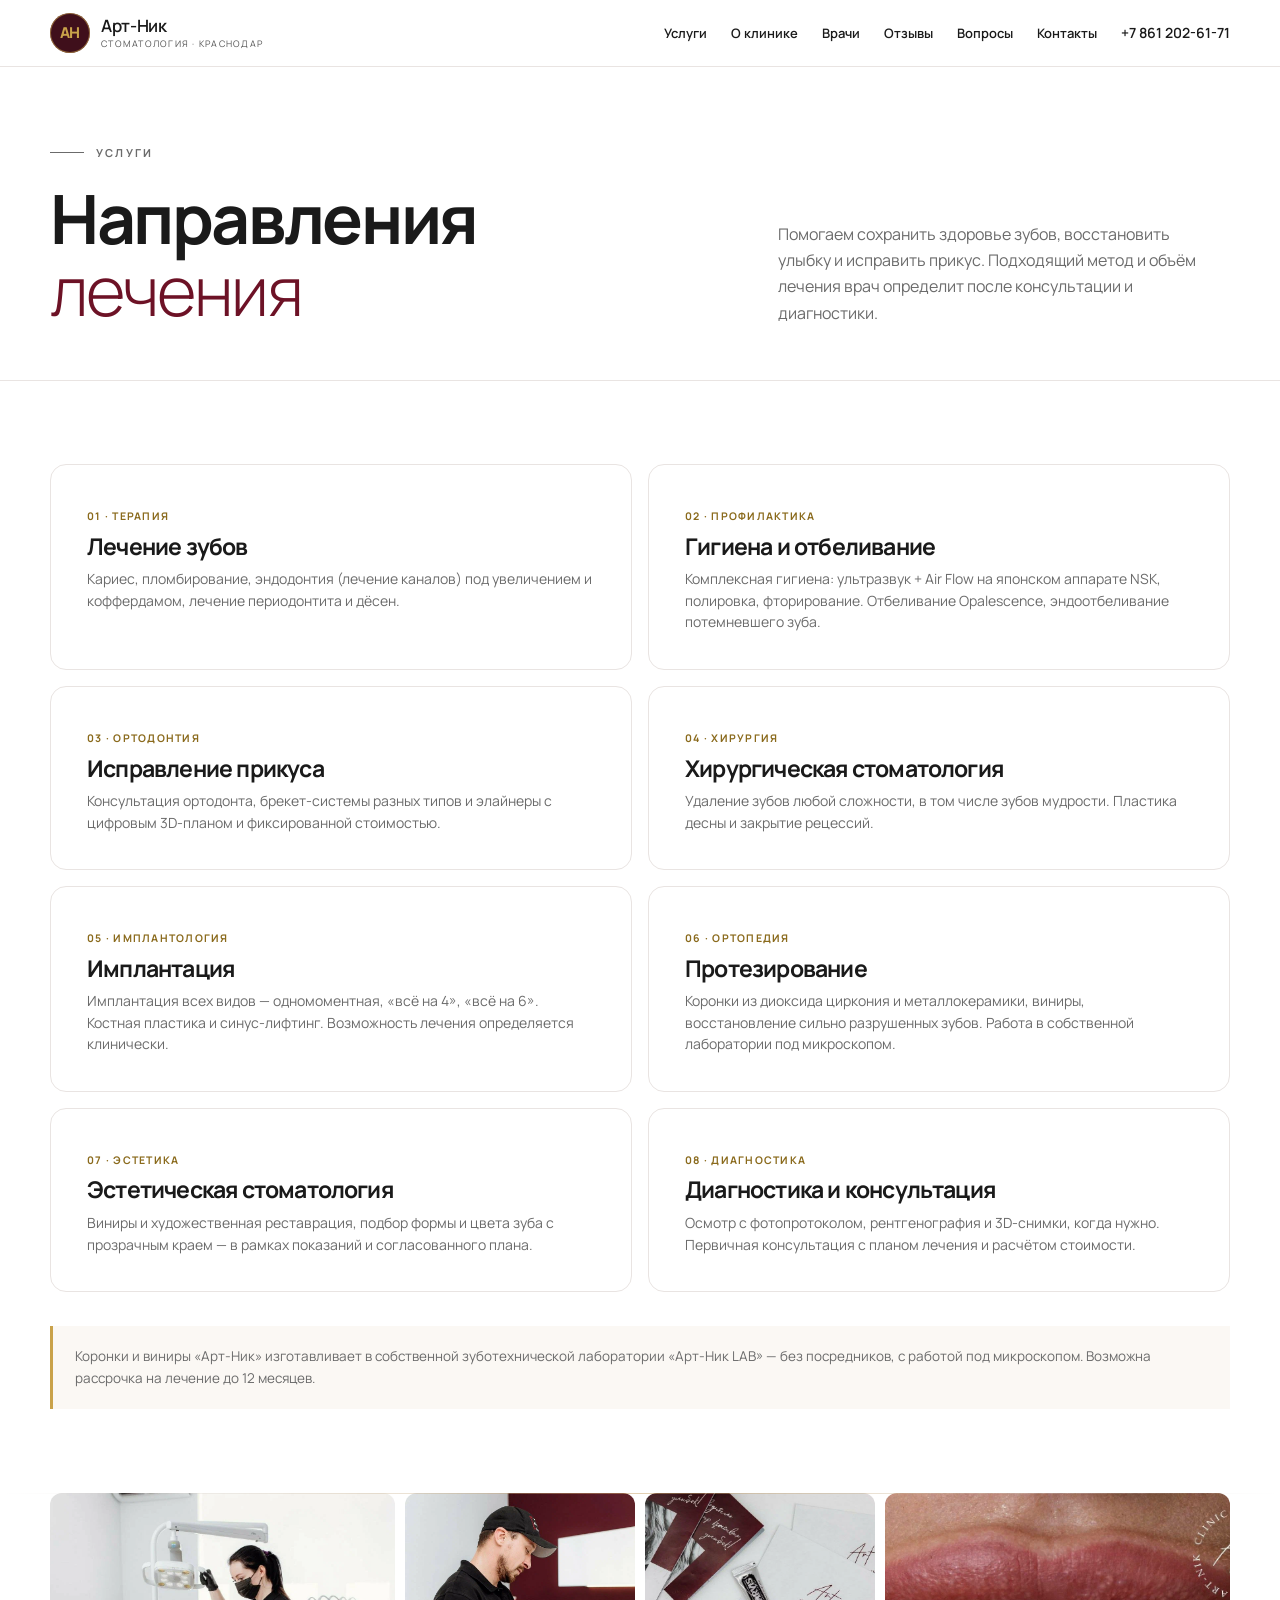
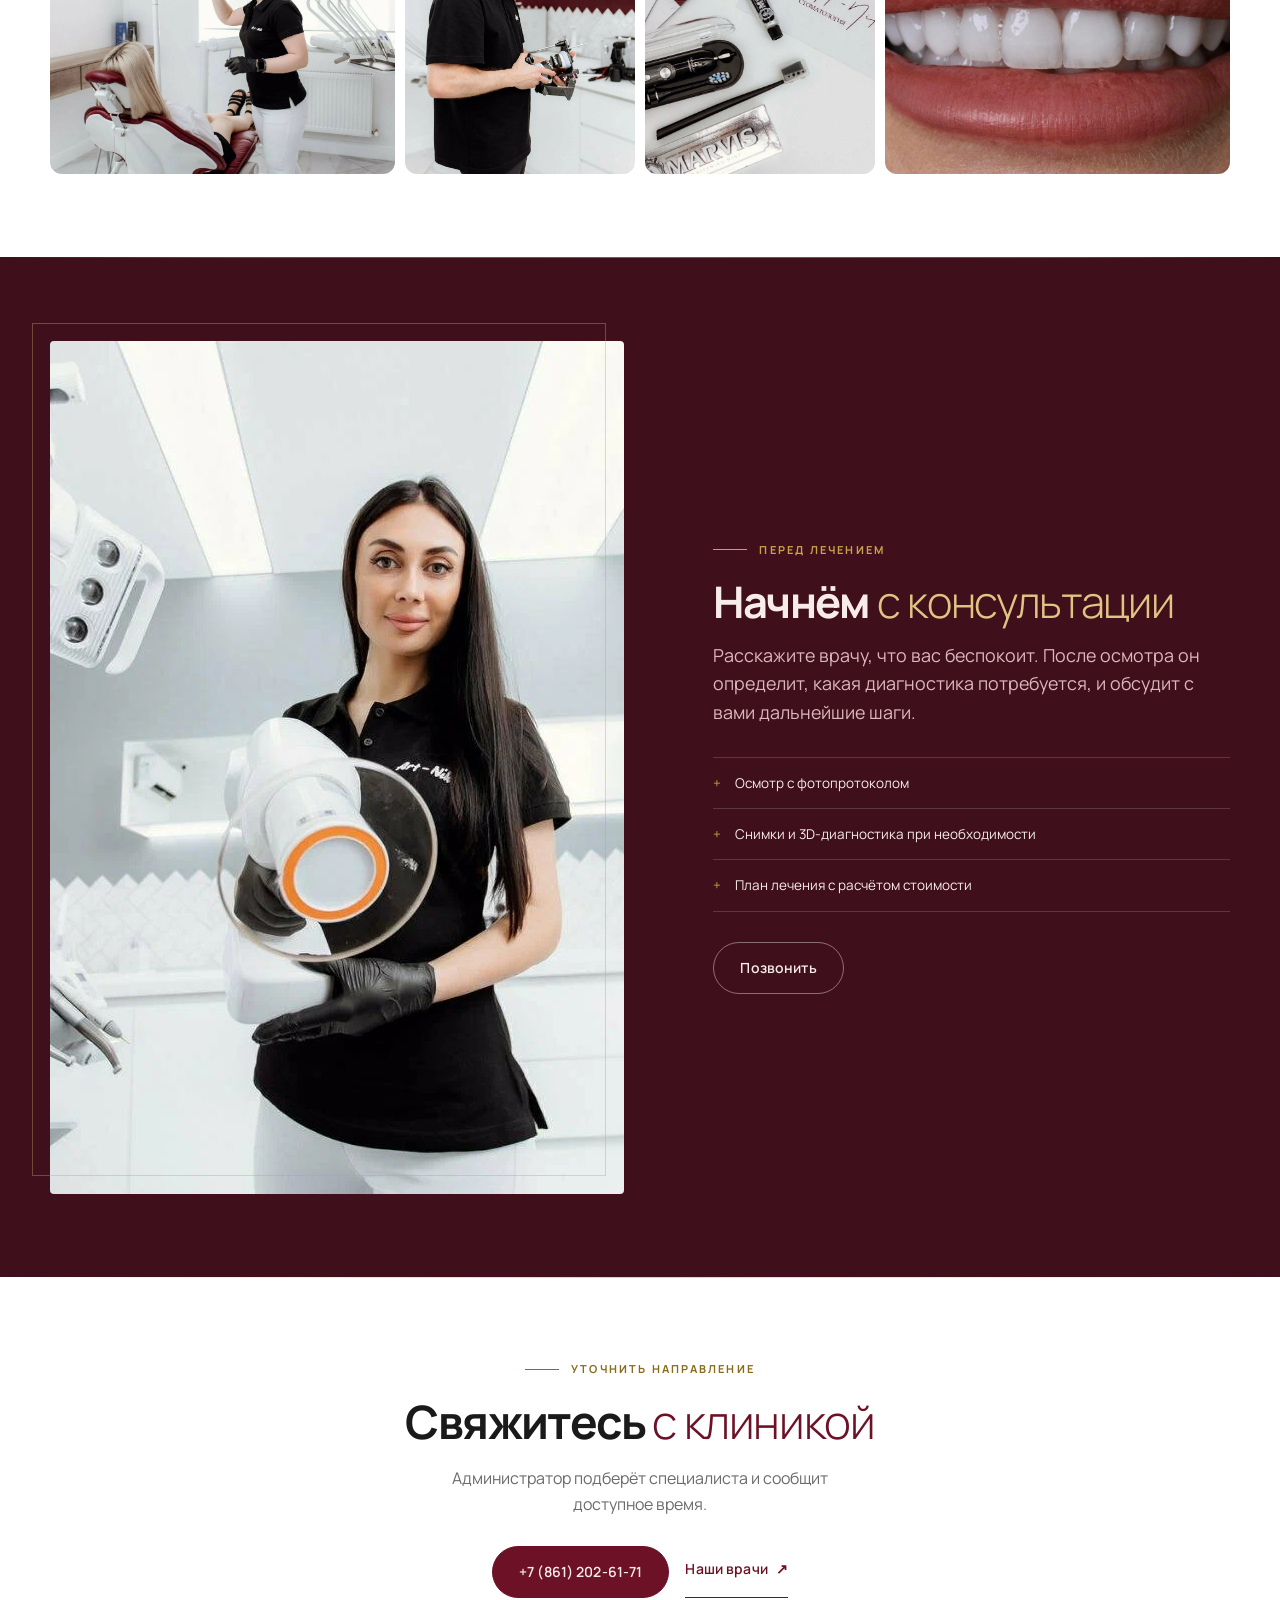
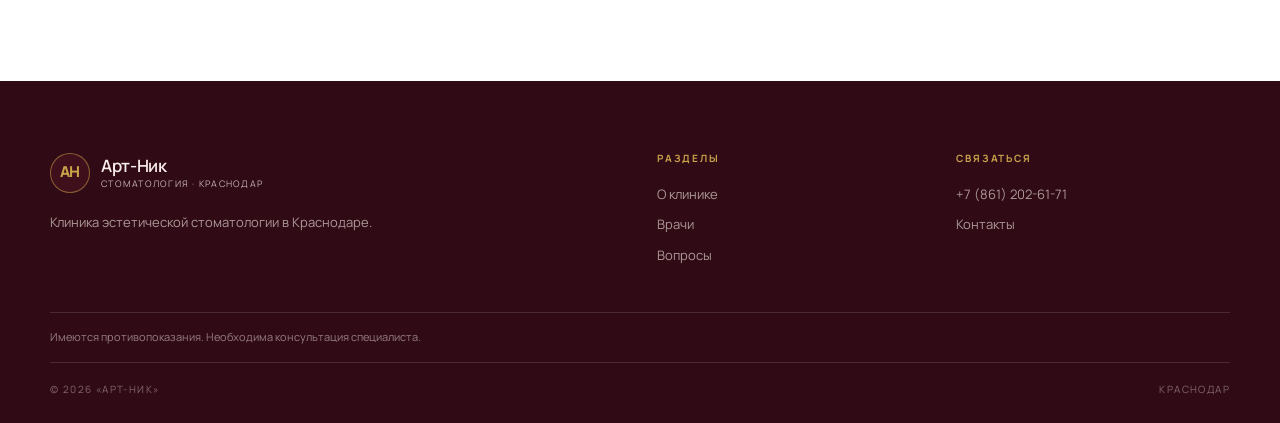
==== commit b9358b8c: "Наполнен сайт фотографиями клиники" ====
--- a/services.html
+++ b/services.html
@@ -64,10 +64,19 @@
       </div>
     </section>
 
+    <section class="service-photos surf surf--paper" aria-label="Приём и результаты лечения">
+      <div class="shell service-photos__grid">
+        <figure class="reveal" data-lightbox="assets/images/XXXL (18).webp"><img src="assets/images/XXXL (18).webp" alt="Стоматологический приём в клинике Арт-Ник" loading="lazy"></figure>
+        <figure class="reveal" data-lightbox="assets/images/XXXL (23).webp"><img src="assets/images/XXXL (23).webp" alt="Врач работает с цифровым оборудованием" loading="lazy"></figure>
+        <figure class="reveal" data-lightbox="assets/images/XXXL (26).webp"><img src="assets/images/XXXL (26).webp" alt="Инструменты для подбора оттенка зубов" loading="lazy"></figure>
+        <figure class="reveal" data-lightbox="assets/images/XXXL (33).webp"><img src="assets/images/XXXL (33).webp" alt="Улыбка после лечения" loading="lazy"></figure>
+      </div>
+    </section>
+
     <section class="feature surf surf--noir">
       <div class="shell feature__grid">
-        <figure class="feature__media reveal" data-lightbox="assets/images/int-room-white.jpg">
-          <img src="assets/images/int-room-white.jpg" alt="Светлый лечебный кабинет клиники Арт-Ник" width="1280" height="853" loading="lazy">
+        <figure class="feature__media reveal" data-lightbox="assets/images/XXXL (22).webp">
+          <img src="assets/images/XXXL (22).webp" alt="Врач клиники Арт-Ник с цифровым оборудованием" width="1280" height="853" loading="lazy">
         </figure>
         <div class="feature__copy reveal">
           <p class="eyebrow">Перед лечением</p>
--- a/styles.css
+++ b/styles.css
@@ -237,6 +237,27 @@
 .wslider-dots { position: absolute; left: 0; right: 0; bottom: 16px; z-index: 2; display: flex; justify-content: center; gap: 7px; }
 .wslider-dots button { width: 7px; height: 7px; padding: 0; border: 0; border-radius: 50%; background: rgba(255,255,255,.5); cursor: pointer; transition: background .2s, transform .2s; }
 .wslider-dots button.active { background: var(--gold); transform: scale(1.4); }
+
+/* ---------- Лечение в фотографиях ---------- */
+.cases__grid {
+  display: grid; grid-template-columns: repeat(4, minmax(0, 1fr)); grid-auto-rows: clamp(190px, 20vw, 280px);
+  gap: 12px; margin-top: clamp(28px, 4vw, 46px);
+}
+.case { position: relative; margin: 0; overflow: hidden; border-radius: 14px; background: var(--mist); cursor: zoom-in; }
+.case--wide { grid-column: span 2; }
+.case--portrait { grid-row: span 2; }
+.case img { width: 100%; height: 100%; object-fit: cover; transition: transform .55s var(--ease); }
+.case:hover img { transform: scale(1.025); }
+.case figcaption {
+  position: absolute; inset: auto 0 0; padding: 42px 16px 14px;
+  background: linear-gradient(transparent, rgba(30,9,15,.78)); color: #fff;
+  font-size: 12px; line-height: 1.4;
+}
+.service-photos { padding-bottom: var(--sp); }
+.service-photos__grid { display: grid; grid-template-columns: 1.2fr .8fr .8fr 1.2fr; gap: 10px; }
+.service-photos figure { margin: 0; height: clamp(190px, 22vw, 310px); overflow: hidden; border-radius: 12px; cursor: zoom-in; }
+.service-photos img { width: 100%; height: 100%; object-fit: cover; transition: transform .55s var(--ease); }
+.service-photos figure:hover img { transform: scale(1.025); }
 
 /* ---------- О клинике ---------- */
 .about__grid { display: grid; grid-template-columns: 1.05fr .95fr; gap: 7vw; align-items: center; }
@@ -435,6 +456,8 @@
   .head { flex-direction: column; align-items: flex-start; gap: 18px; }
   .faq__aside { position: static; }
   .about__media::before, .feature__media::before { inset: -14px 14px 14px -14px; }
+  .cases__grid { grid-template-columns: repeat(2, minmax(0, 1fr)); grid-auto-rows: clamp(210px, 42vw, 320px); }
+  .service-photos__grid { grid-template-columns: 1fr 1fr; }
 }
 @media (max-width: 640px) {
   :root { --shell: calc(100% - 28px); }
@@ -444,4 +467,10 @@
   .fact { border-right: 0; border-bottom: 1px solid var(--marble); }
   .fact:last-child { border-bottom: 0; }
   .cta__actions, .contacts__actions { flex-direction: column; align-items: stretch; }
-}
+  .cases__grid { grid-template-columns: 1fr 1fr; grid-auto-rows: 190px; gap: 8px; }
+  .case--wide { grid-column: span 2; }
+  .case--portrait { grid-row: span 1; }
+  .case figcaption { padding: 34px 11px 10px; font-size: 10.5px; }
+  .service-photos__grid { grid-template-columns: 1fr 1fr; gap: 8px; }
+  .service-photos figure { height: 180px; }
+}
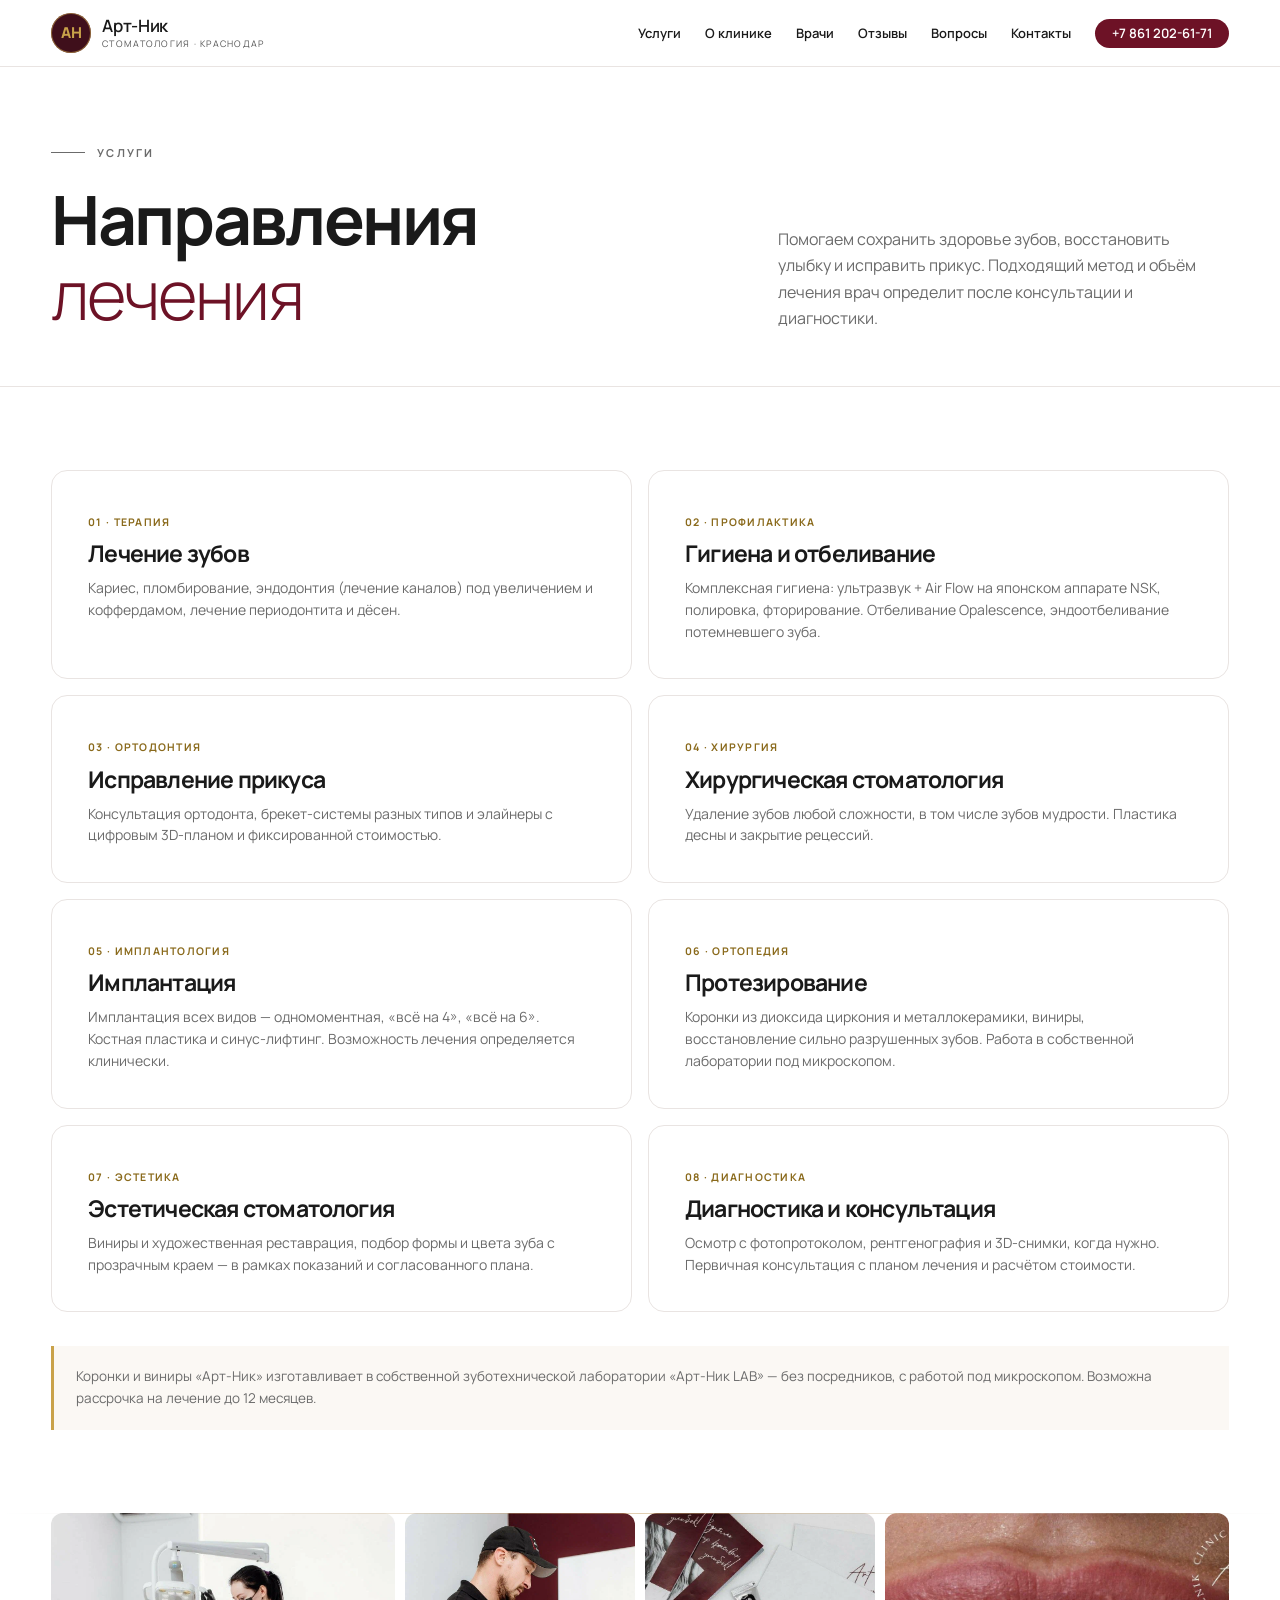
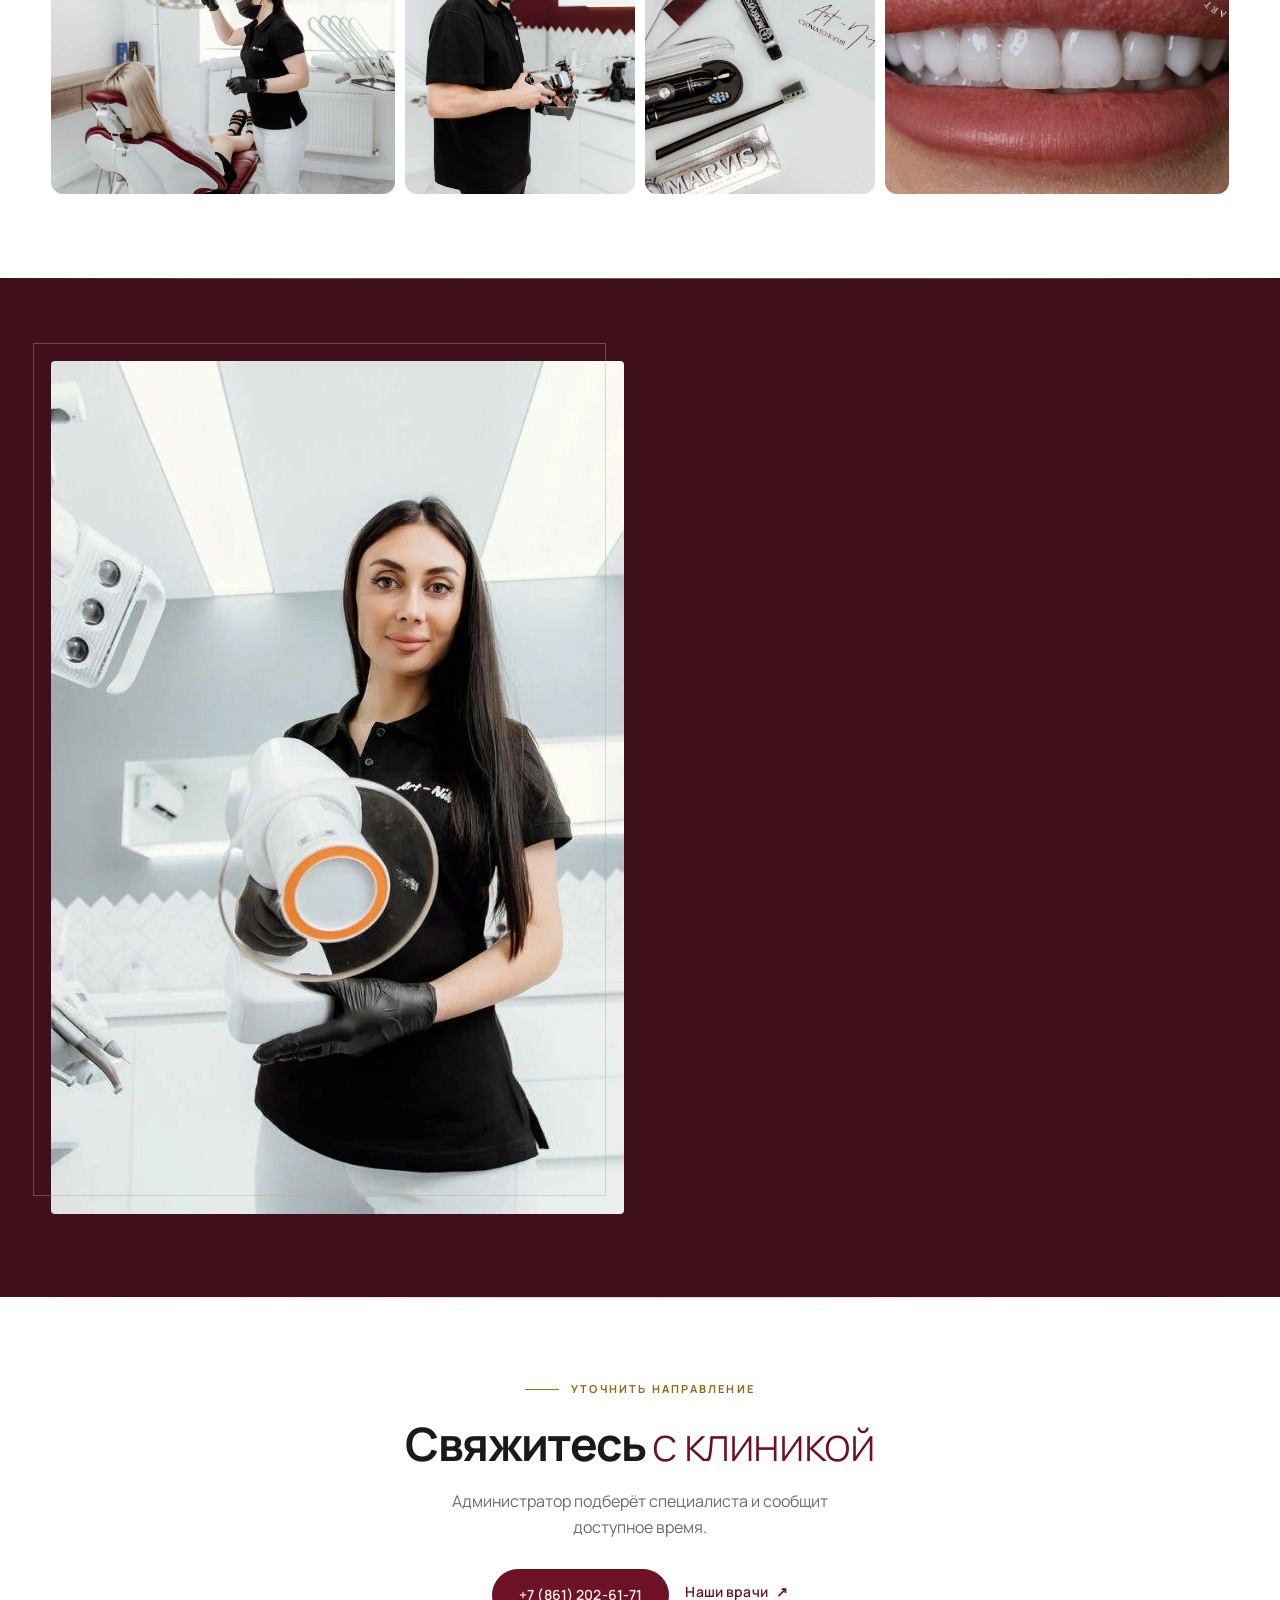
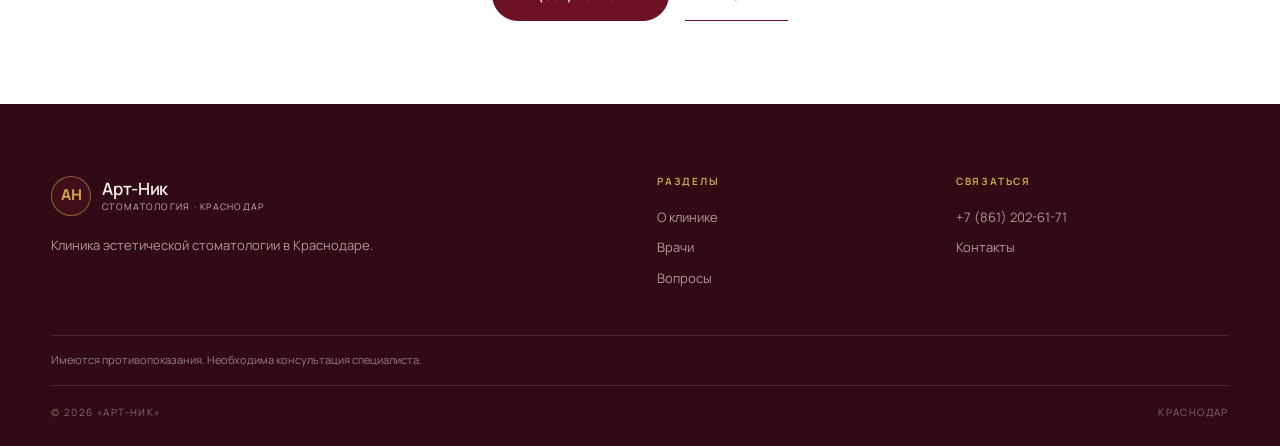
==== commit b6134de5: "Restore Art-Nik website design from task history" ====
--- a/services.html
+++ b/services.html
@@ -14,8 +14,10 @@
   <meta property="og:title" content="Услуги — стоматология «Арт-Ник», Краснодар">
   <meta property="og:description" content="Лечение, гигиена, ортодонтия, хирургия, имплантология, протезирование и эстетическая стоматология.">
   <meta property="og:image" content="https://artnic.asama.site/og-image.png">
-  <link rel="icon" href="assets/favicon.svg" type="image/svg+xml">
-  <link rel="stylesheet" href="styles.css">
+  <link rel="icon" href="assets/favicon.svg?v=restored1" type="image/svg+xml">
+  <link rel="stylesheet" href="styles.css?v=restored1">
+<link rel="stylesheet" href="history-restored.css?v=3">
+<script src="visit-intro.js"></script>
   <script src="script.js" defer></script>
 </head>
 <body data-page="services">
--- a/styles.css
+++ b/styles.css
@@ -39,7 +39,7 @@
 html { scroll-behavior: smooth; }
 body {
   margin: 0; background: var(--paper); color: var(--on-light);
-  font: 400 16px/1.65 Manrope, system-ui, Arial, sans-serif;
+  font: 400 16px/1.65 Manrope, system-ui, sans-serif;
   -webkit-font-smoothing: antialiased; overflow-x: clip;
 }
 body.menu-open { overflow: hidden; }
@@ -125,44 +125,28 @@
 .nav a { position: relative; padding: 6px 0; }
 .nav a::after { content: ""; position: absolute; left: 0; right: 100%; bottom: 0; height: 1px; background: currentColor; transition: right .25s var(--ease); }
 .nav a:hover::after { right: 0; }
-.hdr__call { font: 600 14px/1 Manrope, sans-serif; white-space: nowrap; color: var(--on-light); transition: color .2s; }
-.hdr__call:hover { color: var(--peach); }
+.hdr__call { display: grid; gap: 2px; padding: 8px 17px; border-radius: 999px; background: var(--peach); color: #fff; font: 600 13px/1 Manrope, sans-serif; white-space: nowrap; transition: background .2s, transform .2s; }
+.hdr__call small { font-size: 8px; font-weight: 500; letter-spacing: .06em; opacity: .72; }
+.hdr__call:hover { background: var(--peach-glow); transform: translateY(-1px); }
 .hdr__cta { min-height: 42px; padding: 0 20px; font-size: 13px; }
 .nav-toggle { display: none; width: 42px; height: 42px; border: 0; background: none; color: currentColor; padding: 10px; cursor: pointer; }
 .nav-toggle span { display: block; height: 1.5px; background: currentColor; margin: 6px 0; transition: transform .2s, opacity .2s; border-radius: 2px; }
 
 /* ---------- Первый экран ---------- */
-.hero { background: var(--paper); color: var(--on-light); padding: clamp(22px, 3vw, 36px) 0 clamp(32px, 4vw, 48px); }
-.hero__inner {
-  width: var(--shell); margin-inline: auto;
-  display: grid; grid-template-columns: 1.16fr .84fr; gap: clamp(28px, 4vw, 56px); align-items: start;
-}
-.hero__copy { padding-top: clamp(8px, 3vw, 40px); }
-.hero h1 { max-width: 19ch; font-size: clamp(29px, 3.2vw, 44px); line-height: 1.12; margin-bottom: 16px; color: var(--peach); }
-.hero h1 em { color: var(--on-light); }
-.hero__lead { max-width: 52ch; color: var(--ash); font-size: clamp(15px, 1.3vw, 17px); line-height: 1.55; }
-.hero__actions { display: flex; flex-wrap: wrap; align-items: center; gap: 18px; margin-top: 22px; }
-.hero__badges { display: flex; flex-wrap: wrap; gap: 9px; margin-top: 20px; padding: 0; list-style: none; }
-.hero__badges li {
-  display: inline-flex; align-items: center; gap: 9px; padding: 10px 15px;
-  border: 1px solid var(--marble); border-radius: 999px; background: var(--mist);
-  font-size: 12.5px; color: var(--on-light);
-}
-.hero__badges li::before {
-  content: ""; flex: none; width: 14px; height: 14px; border-radius: 50%; background: var(--peach);
-  -webkit-mask: url("data:image/svg+xml,%3Csvg xmlns='http://www.w3.org/2000/svg' viewBox='0 0 24 24'%3E%3Cpath fill='none' stroke='%23000' stroke-width='3' stroke-linecap='round' stroke-linejoin='round' d='m5 13 4 4L19 7'/%3E%3C/svg%3E") center / 10px no-repeat;
-          mask: url("data:image/svg+xml,%3Csvg xmlns='http://www.w3.org/2000/svg' viewBox='0 0 24 24'%3E%3Cpath fill='none' stroke='%23000' stroke-width='3' stroke-linecap='round' stroke-linejoin='round' d='m5 13 4 4L19 7'/%3E%3C/svg%3E") center / 10px no-repeat;
-}
-.hero__media { position: relative; margin: 0; }
-.hero__media img {
-  position: relative; z-index: 1;
-  width: 100%; height: auto; aspect-ratio: 4 / 3; object-fit: cover; border-radius: 22px;
-  box-shadow: 0 30px 70px -34px rgba(63, 15, 27, .38);
-}
-.hero__media::before {
-  content: ""; position: absolute; right: -12px; bottom: -12px; width: 44%; height: 44%;
-  border: 1px solid var(--gold); border-radius: 22px;
-}
+.hero { position: relative; height: clamp(720px, calc(100svh - var(--hdr-h)), 780px); overflow: visible; background: #f7f4f2; color: var(--on-light); }
+.hero__backdrop { position: absolute; top: 0; right: 0; bottom: 0; left: auto; width: auto; height: 100%; max-width: none; object-fit: contain; filter: brightness(.9) contrast(1.07) saturate(1.03); }
+.hero::after { content: ""; position: absolute; inset: 0; background: linear-gradient(90deg, #fff 0%, rgba(255,255,255,.99) 25%, rgba(255,255,255,.96) 41%, rgba(255,255,255,.86) 44%, rgba(255,255,255,.68) 48%, rgba(255,255,255,.46) 53%, rgba(255,255,255,.25) 58%, rgba(255,255,255,.1) 63%, rgba(255,255,255,0) 67%, rgba(255,255,255,0) 100%); }
+.hero__inner { position: relative; z-index: 1; width: var(--shell); height: 100%; margin-inline: auto; padding: clamp(58px, 7vh, 76px) 0 100px; display: flex; align-items: flex-start; }
+.hero__copy { width: min(620px, 50%); }
+.hero h1 { max-width: 620px; margin-bottom: 22px; color: var(--on-light); font-size: clamp(48px, 4.45vw, 68px); font-weight: 400; line-height: 1; letter-spacing: -.052em; }
+.hero h1 strong { color: var(--peach); font-weight: 600; }
+.hero__lead { max-width: 43ch; color: var(--ash); font-size: clamp(16px, 1.25vw, 19px); line-height: 1.58; }
+.hero__actions { display: flex; flex-wrap: wrap; align-items: center; gap: 18px; margin-top: 30px; }
+.hero__facts { position: absolute; left: 0; bottom: 28px; width: min(770px, 68%); min-height: 116px; display: grid; grid-template-columns: repeat(4, 1fr); align-items: center; padding: 14px 10px; border: 1px solid rgba(109,18,38,.1); border-radius: 16px; background: rgba(255,252,250,.96); backdrop-filter: blur(10px); }
+.hero__facts .fact { min-width: 0; padding: 0 18px; border-right: 1px solid var(--marble); }
+.hero__facts .fact:last-child { border-right: 0; }
+.hero__facts .fact b { display: block; color: var(--peach); font-size: clamp(16px, 1.45vw, 21px); font-weight: 600; letter-spacing: -.035em; line-height: 1.15; }
+.hero__facts .fact span { display: block; margin-top: 6px; color: var(--ash); font-size: 10.5px; line-height: 1.35; }
 
 /* ---------- Поверхности ---------- */
 .section { padding-block: var(--sp); }
@@ -196,25 +180,38 @@
 
 /* ---------- Направления (карусель карточек) ---------- */
 .dirs { padding-block: var(--sp); }
+.dirs__head { align-items: flex-start; }
+.dirs__heading { max-width: 610px; }
+.dirs__heading .h2 { font-family: Georgia, "Times New Roman", serif; font-weight: 400; line-height: 1.08; letter-spacing: -.035em; }
+.dirs__heading .h2 em { display: block; font-weight: 400; }
+.dirs__summary { max-width: 44ch; margin-top: 24px; color: var(--ash); font-size: clamp(15px, 1.35vw, 18px); line-height: 1.6; }
+.dirs__aside { width: min(430px, 38%); padding-top: 58px; }
+.dirs__controls { display: flex; align-items: center; justify-content: flex-end; gap: 34px; margin-top: 42px; }
 .proc__track {
-  display: flex; gap: 16px; overflow-x: auto; scroll-snap-type: x mandatory;
+  display: flex; gap: 0; overflow-x: auto; scroll-snap-type: x mandatory;
   overscroll-behavior-inline: contain; scrollbar-width: none;
-  margin-inline: calc(var(--pad) * -1); padding: 6px var(--pad) 14px; scroll-padding-left: var(--pad);
+  padding: 0; border-block: 1px solid var(--marble); scroll-padding-left: 0;
 }
 .proc__track::-webkit-scrollbar { display: none; }
 .proc__card {
-  flex: 0 0 clamp(250px, 27vw, 310px); scroll-snap-align: start;
-  display: flex; flex-direction: column; gap: 9px; padding: clamp(24px, 2.6vw, 32px);
-  background: var(--paper-pure); border: 1px solid var(--marble); border-radius: 16px;
-  transition: transform .22s var(--ease), border-color .22s var(--ease);
-}
-.proc__card:hover { transform: translateY(-4px); border-color: var(--peach); }
-.proc__num { font: 700 12px/1 Manrope, sans-serif; letter-spacing: .12em; color: var(--gold-ink); }
-.proc__name { margin: 4px 0 0; font-size: clamp(18px, 1.8vw, 21px); font-weight: 600; letter-spacing: -.02em; }
+  position: relative; flex: 0 0 calc((68% - 1px) / 3); min-width: 0; height: clamp(390px, 35vw, 460px); scroll-snap-align: start;
+  display: flex; flex-direction: column; gap: 14px; padding: clamp(28px, 3vw, 40px);
+  background: var(--paper-pure); border-right: 1px solid var(--marble); overflow: hidden;
+  transition: background .22s var(--ease), color .22s var(--ease);
+}
+.proc__card--featured { flex-basis: 32%; color: #fff; background: linear-gradient(rgba(83,10,29,.8), rgba(83,10,29,.88)), url("assets/images/XXXL (21).webp") center / cover; }
+.proc__card:hover { background-color: var(--mist); }
+.proc__card--featured:hover { background: linear-gradient(rgba(83,10,29,.72), rgba(83,10,29,.84)), url("assets/images/XXXL (21).webp") center / cover; }
+.proc__num { display: flex; align-items: center; gap: 14px; font: 700 12px/1 Manrope, sans-serif; letter-spacing: .12em; color: var(--gold); }
+.proc__num::after { content: ""; width: 32px; height: 1px; background: currentColor; }
+.proc__icon { width: 62px; height: 62px; margin-top: 8px; border: 1px solid rgba(138,106,28,.22); border-radius: 50%; background: no-repeat center / 34px url("data:image/svg+xml,%3Csvg xmlns='http://www.w3.org/2000/svg' viewBox='0 0 48 48'%3E%3Cpath d='M15 5c-6 0-10 6-10 13 0 6 3 8 4 14 1 5 2 11 6 11 5 0 2-12 9-12s4 12 9 12c4 0 5-6 6-11 1-6 4-8 4-14 0-7-4-13-10-13-4 0-6 2-9 2s-5-2-9-2Z' fill='none' stroke='%23b4872c' stroke-width='2'/%3E%3C/svg%3E"); }
+.proc__card--featured .proc__icon { visibility: hidden; margin-top: 0; height: 18px; }
+.proc__name { margin: 0; font-family: Georgia, "Times New Roman", serif; font-size: clamp(23px, 2.1vw, 31px); font-weight: 400; line-height: 1.12; letter-spacing: -.025em; }
 .proc__text { font-size: 13.5px; line-height: 1.55; color: var(--ash); }
-.proc__more { margin-top: auto; padding-top: 12px; font: 700 11px/1 Manrope, sans-serif; letter-spacing: .1em; text-transform: uppercase; color: var(--peach); }
+.proc__card--featured .proc__text { color: rgba(255,255,255,.82); }
+.proc__more { margin-top: auto; padding-top: 12px; font: 600 12px/1.3 Manrope, sans-serif; color: var(--gold-ink); }
+.proc__card--featured .proc__more { color: var(--gold-glow); }
 .proc__more::after { content: " →"; color: var(--gold); }
-.proc__foot { display: flex; align-items: center; justify-content: space-between; gap: 20px; margin-top: clamp(22px, 3vw, 32px); }
 
 /* ---------- Карусель фотографий (wslider) ---------- */
 .wslider { position: relative; margin-top: clamp(24px, 3vw, 40px); border: 1px solid var(--marble); border-radius: 18px; overflow: hidden; aspect-ratio: 16 / 10; background: var(--cocoa); touch-action: pan-y; }
@@ -239,20 +236,12 @@
 .wslider-dots button.active { background: var(--gold); transform: scale(1.4); }
 
 /* ---------- Лечение в фотографиях ---------- */
-.cases__grid {
-  display: grid; grid-template-columns: repeat(4, minmax(0, 1fr)); grid-auto-rows: clamp(190px, 20vw, 280px);
-  gap: 12px; margin-top: clamp(28px, 4vw, 46px);
-}
-.case { position: relative; margin: 0; overflow: hidden; border-radius: 14px; background: var(--mist); cursor: zoom-in; }
-.case--wide { grid-column: span 2; }
-.case--portrait { grid-row: span 2; }
-.case img { width: 100%; height: 100%; object-fit: cover; transition: transform .55s var(--ease); }
-.case:hover img { transform: scale(1.025); }
-.case figcaption {
-  position: absolute; inset: auto 0 0; padding: 42px 16px 14px;
-  background: linear-gradient(transparent, rgba(30,9,15,.78)); color: #fff;
-  font-size: 12px; line-height: 1.4;
-}
+.cases__row { display: flex; flex-wrap: wrap; justify-content: center; gap: clamp(24px, 4vw, 44px); margin-top: clamp(28px, 4vw, 46px); }
+.cases__col { flex: 0 1 430px; min-width: 0; }
+.cases__slider { aspect-ratio: 4 / 5; max-height: 550px; margin-top: 0; border: 0; border-radius: 16px; box-shadow: 0 24px 55px -30px rgba(63,15,27,.3); }
+.cases__slider .wslide { margin: 0; cursor: zoom-in; }
+.cases__slider .wslide img { object-fit: cover; }
+.cases__caption { margin-top: 14px; color: var(--ash); font-size: 13px; line-height: 1.5; }
 .service-photos { padding-bottom: var(--sp); }
 .service-photos__grid { display: grid; grid-template-columns: 1.2fr .8fr .8fr 1.2fr; gap: 10px; }
 .service-photos figure { margin: 0; height: clamp(190px, 22vw, 310px); overflow: hidden; border-radius: 12px; cursor: zoom-in; }
@@ -445,32 +434,51 @@
   .nav-toggle[aria-expanded="true"] span:nth-child(3) { transform: translateY(-7.5px) rotate(-45deg); }
   .hdr__call { display: none; }
   .about__grid, .why__grid, .faq__grid, .promo__grid, .contacts__grid, .page-hero__grid, .feature__grid { grid-template-columns: 1fr; gap: 40px; }
-  .hero__inner { grid-template-columns: 1fr; gap: 34px; }
-  .hero h1 { max-width: 18ch; }
-  .hero__media img { aspect-ratio: 3 / 2; }
-  .hero__media::before { display: none; }
+  .hero__backdrop { right: 0; left: auto; width: auto; }
+  .hero::after { background: linear-gradient(90deg, #fff 0%, rgba(255,255,255,.99) 38%, rgba(255,255,255,.92) 46%, rgba(255,255,255,.76) 54%, rgba(255,255,255,.52) 62%, rgba(255,255,255,.28) 70%, rgba(255,255,255,.1) 78%, transparent 86%); }
+  .hero__inner { padding-top: 58px; }
+  .hero__copy { width: min(600px, 66%); }
+  .hero h1 { max-width: 15ch; }
+  .hero__facts { width: 100%; }
   .team__grid, .svc__grid { grid-template-columns: repeat(2, minmax(0, 1fr)); }
   .facts__grid { grid-template-columns: 1fr 1fr; }
   .fact:nth-child(2n) { border-right: 0; }
   .fact:nth-child(-n+2) { border-bottom: 1px solid var(--marble); }
   .head { flex-direction: column; align-items: flex-start; gap: 18px; }
+  .dirs__heading { max-width: 650px; }
+  .dirs__aside { width: 100%; padding-top: 0; }
+  .dirs__controls { justify-content: flex-start; margin-top: 24px; }
+  .proc__card, .proc__card--featured { flex-basis: clamp(270px, 58vw, 340px); }
   .faq__aside { position: static; }
   .about__media::before, .feature__media::before { inset: -14px 14px 14px -14px; }
-  .cases__grid { grid-template-columns: repeat(2, minmax(0, 1fr)); grid-auto-rows: clamp(210px, 42vw, 320px); }
+  .cases__col { flex-basis: min(44vw, 390px); }
   .service-photos__grid { grid-template-columns: 1fr 1fr; }
 }
 @media (max-width: 640px) {
   :root { --shell: calc(100% - 28px); }
+  .hero { height: auto; min-height: auto; padding-top: 250px; }
+  .hero__backdrop { right: 0; left: 0; width: 100%; height: 300px; object-fit: cover; object-position: 56% 38%; filter: brightness(.94) contrast(1.04); }
+  .hero::after { background: linear-gradient(180deg, rgba(255,255,255,0) 80px, rgba(255,255,255,.2) 160px, #fff 300px); }
+  .hero__inner { min-height: 0; padding: 30px 0 22px; display: block; }
+  .hero__copy { width: 100%; }
+  .hero .eyebrow { margin-bottom: 16px; }
+  .hero h1 { max-width: 100%; margin-bottom: 18px; font-size: clamp(34px, 10vw, 46px); }
   .hero__actions { flex-direction: column; align-items: stretch; max-width: 360px; }
   .hero__actions .btn { width: 100%; }
+  .hero__facts { position: static; width: 100%; margin-top: 28px; grid-template-columns: 1fr 1fr; border-radius: 14px; }
+  .hero__facts .fact { padding: 15px; }
+  .hero__facts .fact:nth-child(2n) { border-right: 0; }
+  .hero__facts .fact:nth-child(-n+2) { border-bottom: 1px solid var(--marble); }
+  .dirs { padding-block: var(--sp); }
   .facts__grid, .why__grid, .team__grid, .consult__list, .svc__grid { grid-template-columns: 1fr; }
   .fact { border-right: 0; border-bottom: 1px solid var(--marble); }
   .fact:last-child { border-bottom: 0; }
   .cta__actions, .contacts__actions { flex-direction: column; align-items: stretch; }
-  .cases__grid { grid-template-columns: 1fr 1fr; grid-auto-rows: 190px; gap: 8px; }
-  .case--wide { grid-column: span 2; }
-  .case--portrait { grid-row: span 1; }
-  .case figcaption { padding: 34px 11px 10px; font-size: 10.5px; }
+  .dirs__summary { margin-top: 18px; }
+  .dirs__controls { justify-content: space-between; width: 100%; gap: 16px; }
+  .proc__card, .proc__card--featured { flex-basis: min(84vw, 320px); height: 400px; padding: 28px; }
+  .cases__row { gap: 28px; }
+  .cases__col { flex-basis: 100%; max-width: 420px; }
   .service-photos__grid { grid-template-columns: 1fr 1fr; gap: 8px; }
   .service-photos figure { height: 180px; }
 }
--- a/history-restored.css
+++ b/history-restored.css
@@ -0,0 +1,170 @@
+/* Restored from the completed design iterations in this task, September 2026. */
+:root { --shell: min(1480px, calc(100% - 8vw)); }
+body { font-family: Manrope, system-ui, sans-serif; }
+html,body { overflow-x: clip; }
+body main :is(h1,h2,h3,.h2,.h3) { font-family: Manrope,system-ui,sans-serif !important; }
+body[data-page="home"] .nav a { white-space: nowrap; }
+body[data-page="home"].header-scrolled .hdr { background: rgba(41,6,14,.93); }
+body main h1 { font-size: clamp(36px,4.2vw,56px); line-height: 1.1; }
+body main h2 { font-size: clamp(28px,3vw,40px); line-height: 1.12; }
+body main h3 { font-size: clamp(20px,1.8vw,26px); line-height: 1.22; }
+body main :is(h1,h2,h3) :is(em,strong) { font-size: inherit; }
+body[data-page="home"] { --home-hdr-h: 80px; }
+body[data-page="home"] .hdr { position: fixed; top: 0; left: 0; width: 100%; z-index: 60; border: 0; color: #f7eeea; background: linear-gradient(180deg,rgba(41,6,14,.62),rgba(41,6,14,.32)); backdrop-filter: blur(16px); }
+body[data-page="home"] .hdr__inner { min-height: var(--home-hdr-h); width: var(--shell); gap: 32px; }
+body[data-page="home"] .brand { color: #fff; gap: 12px; }
+.brand__logo { width: 60px; height: 60px; object-fit: contain; flex: none; }
+body[data-page="home"] .hdr .brand__text b { color: #fff; font-size: 17px; }
+body[data-page="home"] .hdr .brand__text small { color: rgba(247,236,233,.72); }
+body[data-page="home"] .nav { margin: 0 auto 0 0; gap: 30px; color: #f7eeea; font: 500 15px/1.3 Manrope,sans-serif; }
+.hdr__contacts { display: flex; flex-direction: column; gap: 4px; font-size: 12px; white-space: nowrap; }
+.hdr__contacts a:first-child { font-size: 16px; font-weight: 600; }
+body[data-page="home"] .hdr__call { min-height: 44px; padding: 0 24px; display: inline-flex; align-items: center; background: var(--gold); color: #300b16; font: 700 14px/1 Manrope,sans-serif; border-radius: 999px; }
+body[data-page="home"] .hero { height: auto; padding-top: 0; overflow: hidden; background: #360511; }
+body[data-page="home"] .hero::after { display: none; }
+body[data-page="home"] .hero__inner { width: 100%; display: block; height: auto; padding: 0 0 60px; }
+body[data-page="home"] .hero__copy { position: relative; z-index: 2; width: min(1480px,calc(100% - 13vw)); height: clamp(600px,41vw,740px); margin: 0 auto; padding-top: clamp(135px,9vw,160px); }
+body[data-page="home"] .hero h1 { width: auto; max-width: none; color: #fff; font-size: clamp(36px,3.25vw,54px); line-height: 1.14; letter-spacing: -.045em; font-weight: 600; margin: 0; }
+body[data-page="home"] .hero h1 em { color: #cf91a3; font-family: inherit; font-style: normal; font-weight: 400; }
+body[data-page="home"] .hero__lead { max-width: 460px; margin-top: 24px; color: #f4ebec; font-size: clamp(18px,1.45vw,24px); line-height: 1.4; }
+body[data-page="home"] .hero__actions { margin-top: 30px; gap: 12px; }
+body[data-page="home"] .hero__actions .btn { width: auto; height: 50px; min-height: 0; padding: 0 24px; font-size: 14px; gap: 18px; background: #87062f; border-color: #b34263; }
+body[data-page="home"] .hero__actions .btn--line { color: #fff; background: transparent; border-color: #f1dfe3; padding-inline: 20px; }
+body[data-page="home"] .hero__scene { position: absolute; top: var(--home-hdr-h); right: 0; left: auto; width: 74%; height: calc(clamp(600px,41vw,740px) + 60px - var(--home-hdr-h)); margin: 0; overflow: hidden; z-index: 0; }
+.reference-scene { width: 100%; height: 100%; background: linear-gradient(180deg,#360511,rgba(54,5,17,.6) 4%,transparent 10%),linear-gradient(90deg,#360511,rgba(54,5,17,.35) 5%,rgba(54,5,17,.06) 12%,transparent 22%),url('assets/images/hero-interior-reference.webp') right center / cover no-repeat; }
+body[data-page="home"] .hero__facts { position: absolute; inset: auto 0 0; width: 100%; min-height: 120px; margin: 0; padding: 24px max(4vw,calc((100% - 1480px)/2)); display: grid; grid-template-columns: 1fr 1.15fr .85fr; align-items: center; gap: 0; background: linear-gradient(90deg,rgba(54,5,17,.18),rgba(54,5,17,.3) 50%,rgba(54,5,17,.62)); backdrop-filter: blur(2px); border: 0; border-block: 1px solid rgba(255,255,255,.18); border-radius: 0; }
+body[data-page="home"] .hero__facts .fact { display: flex; flex-direction: row; align-items: center; gap: 24px; padding: 0 30px; min-width: 0; border: 0; text-align: left; }
+body[data-page="home"] .hero__facts .fact:first-child { padding-left: 0; }
+body[data-page="home"] .hero__facts .fact + .fact { border-left: 1px solid rgba(255,255,255,.35); }
+body[data-page="home"] .hero__facts .fact__icon { margin: 0; display: grid; place-items: center; width: 66px; height: 66px; flex: none; border: 1px solid rgba(255,255,255,.8); border-radius: 50%; color: #f7eeea; background: none; }
+.fact__icon svg { width: 30px; height: 30px; fill: none; stroke: currentColor; stroke-width: 1.5; stroke-linecap: round; stroke-linejoin: round; }
+body[data-page="home"] .hero__facts .fact__text { display: block; margin: 0; min-width: 0; }
+body[data-page="home"] .hero__facts b { color: #fff; font-size: 17px; font-weight: 500; line-height: 1.35; white-space: nowrap; }
+body[data-page="home"] .hero__facts small { display: block; margin-top: 8px; color: rgba(255,255,255,.94); font-size: 13px; line-height: 1.4; }
+.dirs__cabinet,.dirs__story,.dirs__note { display: none; }
+.dirs > .shell { position: relative; }
+.dirs .eyebrow { color: #80082c; }
+.dirs .proc__icon { display: grid; place-items: center; border-radius: 50%; background: #f7edef; }
+.dirs .proc__icon::before,.dirs .proc__icon::after { display: none; }
+.dirs .proc__icon svg { width: 30px; height: 30px; fill: none; stroke: #80082c; stroke-width: 1.6; stroke-linecap: round; stroke-linejoin: round; }
+.dirs__footer { display: flex; justify-content: flex-end; margin-top: 28px; }
+.dirs__pagination { display: flex; align-items: center; gap: 16px; color: #9b516c; font-size: 11px; }
+.dirs__pagination i { display: block; width: 46px; height: 1px; background: #b17488; }
+.about__media img { aspect-ratio: 4/3; max-height: 480px; height: auto; object-position: center 35%; }
+.consult__inner { max-width: 1180px; }
+.consult__list { width: 100%; max-width: 820px; margin-inline: auto; grid-template-columns: repeat(2,minmax(0,1fr)); }
+.review-award { display: flex; align-items: center; gap: 12px; margin-top: 22px; color: #80082c; }
+.review-award__icon { display: grid; place-items: center; width: 48px; height: 48px; border: 1px solid #e0c483; border-radius: 50%; font-size: 26px; }
+.review-award b,.review-award small { display: block; }
+.review-award small { color: #82747a; font-size: 12px; }
+.clinic-carousel__viewport { display: flex; overflow-x: auto; scrollbar-width: none; scroll-snap-type: x mandatory; border-radius: 20px; }
+.clinic-carousel__viewport::-webkit-scrollbar { display: none; }
+.clinic-carousel__pair { display: grid; grid-template-columns: 1fr 1fr; gap: 18px; flex: 0 0 100%; min-width: 0; scroll-snap-align: start; }
+.clinic-carousel figure { margin: 0; min-width: 0; }
+.clinic-carousel button[data-lightbox] { display: block; width: 100%; padding: 0; border: 0; background: none; border-radius: 18px; overflow: hidden; cursor: zoom-in; }
+.clinic-carousel img { width: 100%; height: 340px; object-fit: cover; }
+.clinic-carousel figcaption { padding-top: 12px; color: #82747a; font-size: 13px; }
+.clinic-carousel__controls { display: flex; align-items: center; justify-content: flex-end; gap: 18px; margin-top: 20px; }
+.clinic-carousel__controls button { width: 44px; height: 44px; border: 1px solid #e1ccd1; border-radius: 50%; background: none; color: #80082c; font-size: 22px; cursor: pointer; }
+body[data-page="home"] .foot { padding: 24px 0 14px; }
+body[data-page="home"] .foot__grid { grid-template-columns: 1.3fr 1fr 1fr; gap: 32px; padding-bottom: 18px; }
+body[data-page="home"] .foot__grid > div { flex-direction: row; flex-wrap: wrap; align-content: flex-start; align-items: center; gap: 8px 16px; }
+body[data-page="home"] .foot__grid h2 { width: 100%; margin-bottom: 4px; }
+body[data-page="home"] .foot__grid p { font-size: 12px; line-height: 1.45; }
+body[data-page="home"] .foot__brand { margin-bottom: 0; }
+body[data-page="home"] .foot__brand .brand__mark { width: 36px; height: 36px; font-size: 16px; }
+body[data-page="home"] .foot__note { padding: 10px 0; font-size: 10px; }
+body[data-page="home"] .foot__bottom { padding-top: 10px; }
+.scrollprog { position: fixed; top: 0; left: 0; height: 3px; width: 100%; z-index: 90; background: linear-gradient(90deg,#85062e,#b15d76 55%,#e0c483); transform: scaleX(0); transform-origin: left; box-shadow: 0 0 8px rgba(224,196,131,.35); pointer-events: none; }
+html,body,.nav { scrollbar-color: #85062e #f4ebe8; scrollbar-width: thin; }
+::-webkit-scrollbar { width: 9px; height: 9px; }
+::-webkit-scrollbar-track { background: #f4ebe8; }
+::-webkit-scrollbar-thumb { background: #85062e; border: 2px solid #f4ebe8; border-radius: 20px; }
+@media (min-width:1001px) {
+  body[data-page="home"] main > section:not(.dirs):not(.hero) > .shell,body[data-page="home"] footer > .shell { width: min(1180px,calc(100% - 8vw)); }
+  body .dirs { margin-block: 71px; padding: 30px 0 32px; overflow: hidden; background: #fcf9f7; }
+  body .dirs > .shell { height: 840px; }
+  body .dirs .dirs__cabinet { display: block; position: absolute; top: 0; left: 37%; width: calc(63% + (100vw - 100%)/2); height: 650px; margin: 0; border-radius: 60px 0 0 0; overflow: hidden; }
+  body .dirs .dirs__cabinet img { width: 100%; height: 100%; object-fit: cover; object-position: 50% 55%; }
+  body .dirs .dirs__head { position: static; display: block; width: 33%; padding-top: 40px; margin: 0; }
+  body .dirs .eyebrow { font-size: 11px; letter-spacing: .28em; gap: 22px; margin-bottom: 34px; }
+  body main .dirs .h2 { font-size: clamp(30px,2.5vw,42px); line-height: 1.13; letter-spacing: -.045em; }
+  body .dirs .h2 em { display: block; color: #80082c; font-family: inherit; font-style: normal; }
+  body .dirs .dirs__aside { width: 100%; padding: 0; }
+  body .dirs .head__lead { margin-top: 24px; font-size: clamp(16px,1.25vw,20px); line-height: 1.5; letter-spacing: -.035em; }
+  body .dirs .dirs__controls { display: flex; justify-content: flex-start; align-items: center; margin-top: 28px; gap: 24px; }
+  body .dirs .dirs__controls .link { display: inline-flex; align-items: center; gap: 8px; flex: none; height: 54px; padding: 0 30px; border: 0; border-radius: 40px; background: #85062e; color: #fff; font-size: 16px; }
+  body .dirs .dirs__note { display: block; border-left: 1px solid #a2516c; padding-left: 24px; color: #a18b8d; font-size: 9px; letter-spacing: .23em; text-transform: uppercase; line-height: 1.8; }
+  body .dirs .dirs__story { display: flex; flex-direction: column; position: absolute; top: 400px; left: 0; width: 32%; height: 320px; padding: 34px 28px 24px; border-radius: 18px; color: #fff; background: linear-gradient(90deg,rgba(60,4,19,.25),rgba(60,4,19,.08) 50%,transparent),url('assets/images/directions-sign-reference.webp') center / cover; }
+  .dirs__story-title { font-size: 21px; line-height: 1.35; letter-spacing: -.03em; }
+  .dirs__story-line { width: 34px; height: 1px; margin: 24px 0; background: rgba(255,255,255,.5); }
+  .dirs__story-text { font-size: 15px; line-height: 1.5; color: #eddbde; }
+  .dirs__story-arrow { display: grid; place-items: center; width: 46px; height: 46px; border: 1px solid rgba(255,255,255,.6); border-radius: 50%; margin-top: auto; font-size: 24px; }
+  body .dirs .proc { position: absolute; top: 485px; left: 34.5%; width: 65.5%; filter: drop-shadow(0 14px 20px rgba(82,36,47,.07)); }
+  body .dirs .proc__track { gap: 12px; padding: 1px 1px 2px; border: 0; }
+  body .dirs .proc__card,body .dirs .proc__card--featured { flex: 0 0 calc((100% - 36px)/4); height: 296px; padding: 24px 22px 18px; display: grid; grid-template-rows: 14px 54px 42px 56px 38px; row-gap: 10px; align-content: start; border: 1px solid #eddbdf; border-radius: 22px; background: linear-gradient(145deg,#fdf9f8,#faf5f4); color: #181a23; }
+  body .dirs .proc__card::before { display: none; }
+  body .dirs .proc__num { color: #80082c; font-size: 11px; gap: 16px; }
+  body .dirs .proc__icon { visibility: visible; width: 54px; height: 54px; margin: 0; border: 1px solid #efdee3; }
+  body main .dirs .proc__name { font-size: 17px; line-height: 1.23; max-width: 155px; min-height: 42px; letter-spacing: -.04em; }
+  body .dirs .proc__text { font-size: 13px; line-height: 1.4; color: #86808a; margin: 0; }
+  body .dirs .proc__more { width: 38px; height: 38px; margin: 0; padding: 0; border: 1px solid #e3c5ce; border-radius: 50%; font-size: 0; color: #80082c; display: grid; place-items: center; }
+  body .dirs .proc__more::after { content: '→'; margin: 0; font-size: 20px; line-height: 1; color: #80082c; }
+  body .dirs .rev-nav { position: absolute; bottom: 0; right: 150px; gap: 8px; }
+  body .dirs .rev-nav button { width: 36px; height: 36px; background: #fcf9f7; }
+  body .dirs .dirs__footer { position: absolute; right: 0; bottom: 10px; margin: 0; }
+}
+@media (max-width:1250px) and (min-width:1001px) {
+  body[data-page="home"] .hdr__inner { gap: 20px; }
+  body[data-page="home"] .nav { gap: 20px; font-size: 14px; }
+}
+@media (max-width:1150px) {
+  body[data-page="home"] .hero__facts .fact { gap: 14px; padding: 0 18px; }
+  body[data-page="home"] .hero__facts .fact__icon { width: 48px; height: 48px; }
+  body[data-page="home"] .hero__facts b { font-size: 14px; white-space: normal; }
+  body[data-page="home"] .hero__facts small { font-size: 11px; }
+}
+@media (max-width:1000px) {
+  :root { --shell: min(760px,calc(100% - 40px)); }
+  html,body { overflow-x: clip; }
+  body[data-page="home"] { --home-hdr-h: 68px; }
+  body[data-page="home"] .hdr__inner { gap: 18px; }
+  body[data-page="home"] .hdr .brand { margin-right: auto; }
+  body[data-page="home"] .hdr__contacts { display: none; }
+  body[data-page="home"] .nav-toggle { display: block; color: #fff; }
+  body[data-page="home"] .hdr .nav { position: absolute; top: var(--home-hdr-h); left: 0; bottom: auto; right: auto; width: 100%; height: auto; max-height: calc(100dvh - var(--home-hdr-h)); overflow-y: auto; transform: none; padding: 24px; flex-direction: column; gap: 16px; align-items: stretch; background: #360511; border-radius: 0 0 14px 14px; visibility: hidden; pointer-events: none; }
+  body[data-page="home"] .hdr .nav.is-open { visibility: visible; pointer-events: auto; }
+  body[data-page="home"] .hdr .nav a { font-size: 16px; padding-block: 6px; }
+  body[data-page="home"] .hero__inner { padding: 0; }
+  body[data-page="home"] .hero__scene { height: calc(600px - var(--home-hdr-h)); }
+  body[data-page="home"] .hero__copy { width: calc(100% - 40px); height: 600px; padding-top: 135px; }
+  .reference-scene { background: linear-gradient(90deg,rgba(54,5,17,.92),rgba(54,5,17,.65) 48%,rgba(54,5,17,.2)),url('assets/images/hero-interior-reference.webp') 62% center / cover; }
+  body .dirs .dirs__head { display: block; }
+  body .dirs .dirs__aside { width: 100%; padding-top: 20px; }
+  body .dirs .proc__card { flex-basis: 280px; }
+  body .dirs .h2 { font-size: 30px; }
+}
+@media (max-width:700px) {
+  body[data-page="home"] .foot__grid { grid-template-columns: 1fr; gap: 16px; }
+}
+@media (max-width:640px) {
+  :root { --shell: calc(100% - 28px); }
+  body[data-page="home"] { --home-hdr-h: 64px; }
+  body[data-page="home"] .hdr__inner { width: calc(100% - 32px); gap: 10px; }
+  .brand__logo { width: 46px; height: 46px; }
+  body[data-page="home"] .hdr__call { display: none; }
+  body[data-page="home"] .hero__copy { width: calc(100% - 36px); padding-top: 120px; }
+  body[data-page="home"] .hero h1 { font-size: clamp(28px,7vw,38px); }
+  body[data-page="home"] .hero__lead { font-size: 16px; }
+  body[data-page="home"] .hero__actions { flex-direction: column; gap: 12px; margin-top: 28px; }
+  body[data-page="home"] .hero__actions .btn { width: 100%; height: 46px; }
+  body[data-page="home"] .hero__scene { width: 100%; }
+  .reference-scene { background: linear-gradient(90deg,rgba(54,5,17,.88),rgba(54,5,17,.48)),url('assets/images/hero-interior-reference.webp') 62% center / cover; }
+  body[data-page="home"] .hero__facts { position: relative; inset: auto; grid-template-columns: 1fr; margin: 0; padding: 20px 4vw; background: #360511; }
+  body[data-page="home"] .hero__facts .fact { padding: 16px 0; }
+  body[data-page="home"] .hero__facts .fact + .fact { border-left: 0; border-top: 1px solid rgba(255,255,255,.2); }
+  .clinic-carousel__pair { gap: 12px; }
+  .clinic-carousel img { height: 220px; }
+  body .consult__list { grid-template-columns: 1fr; }
+  .dirs .proc__card { flex-basis: min(82vw,290px); }
+}
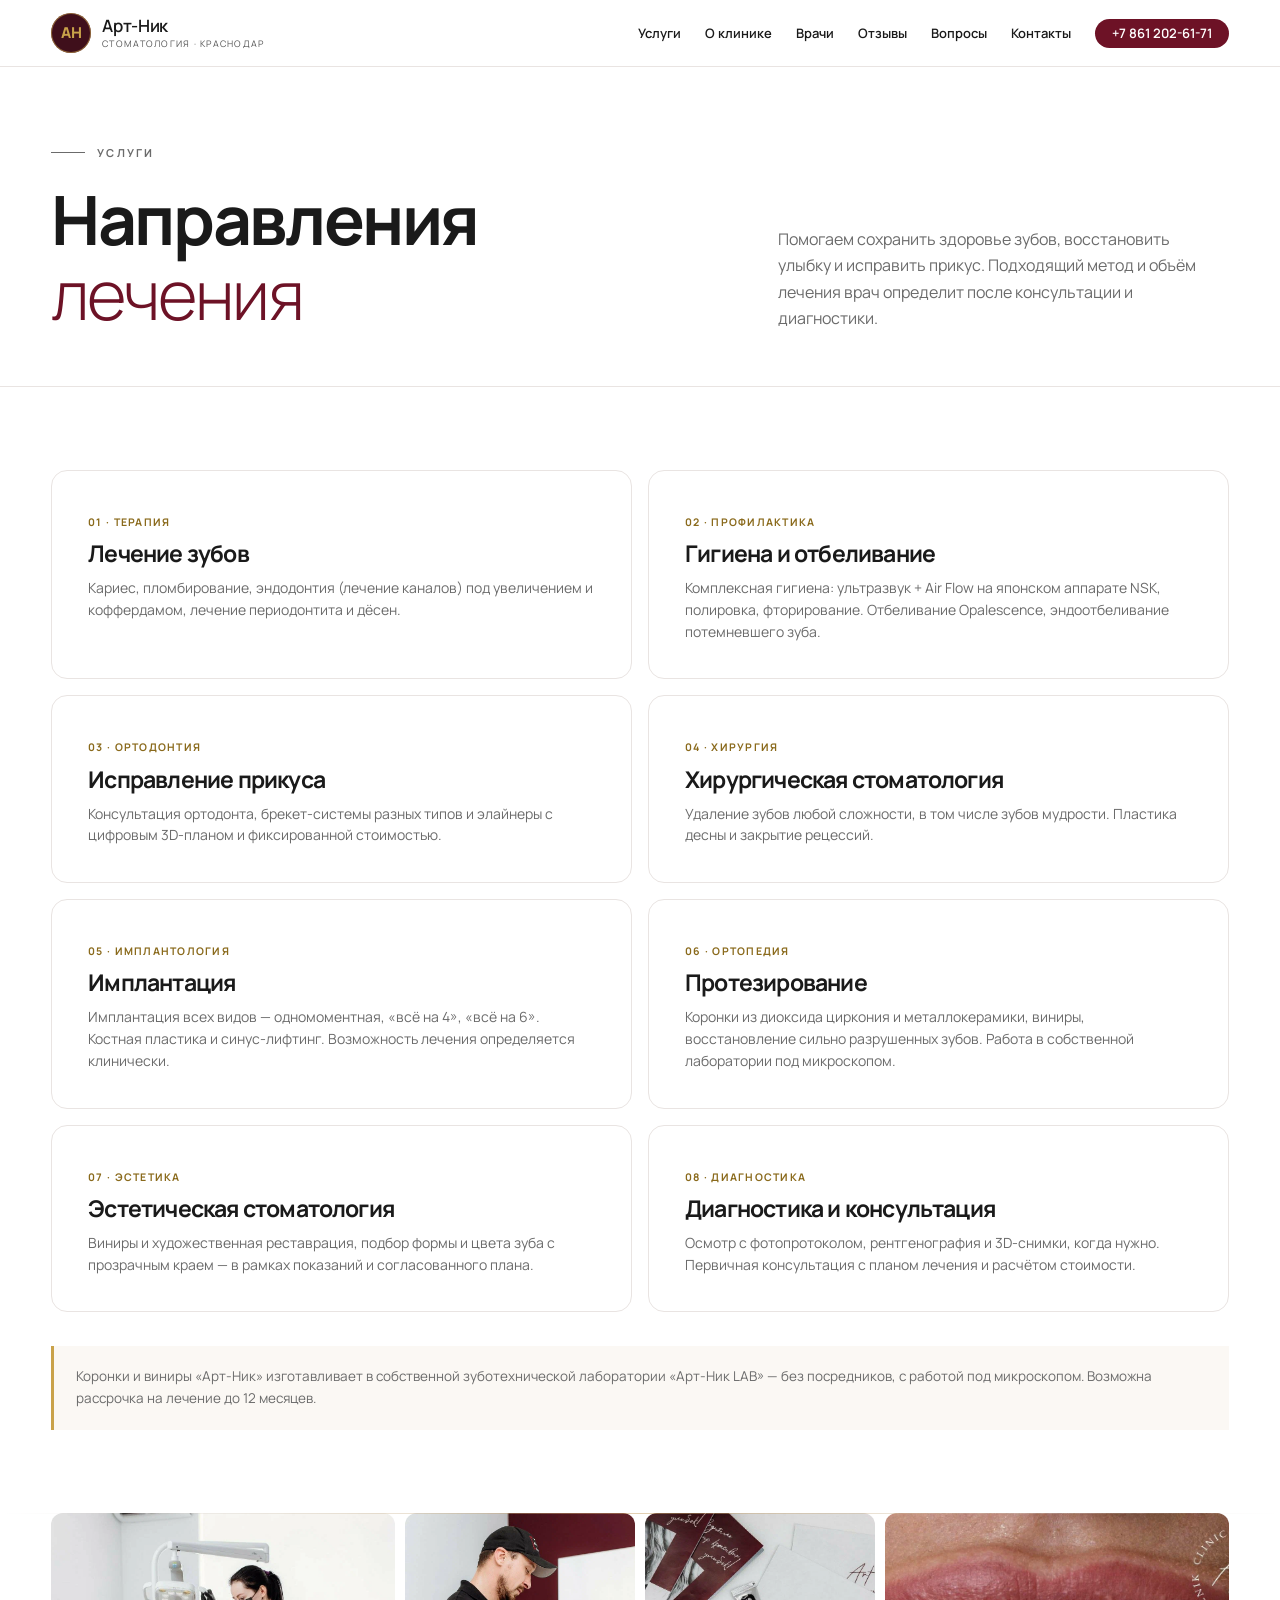
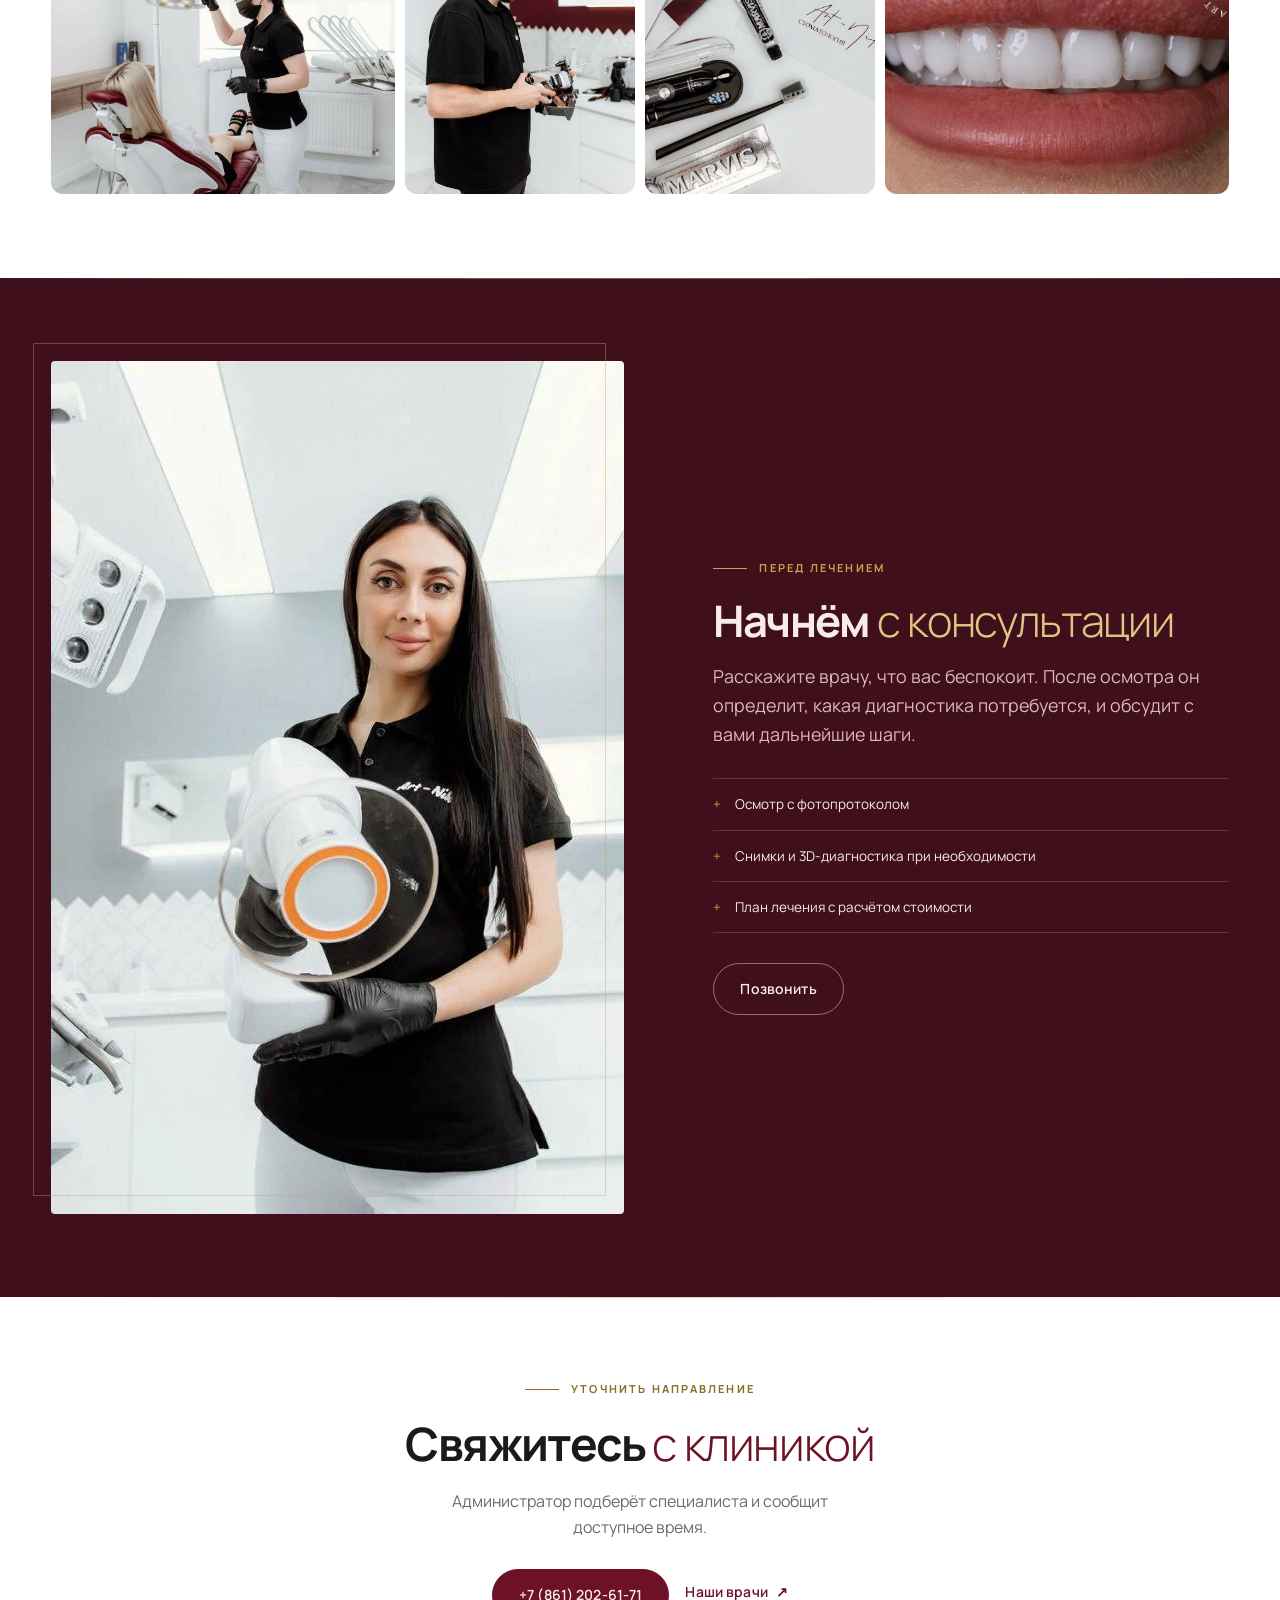
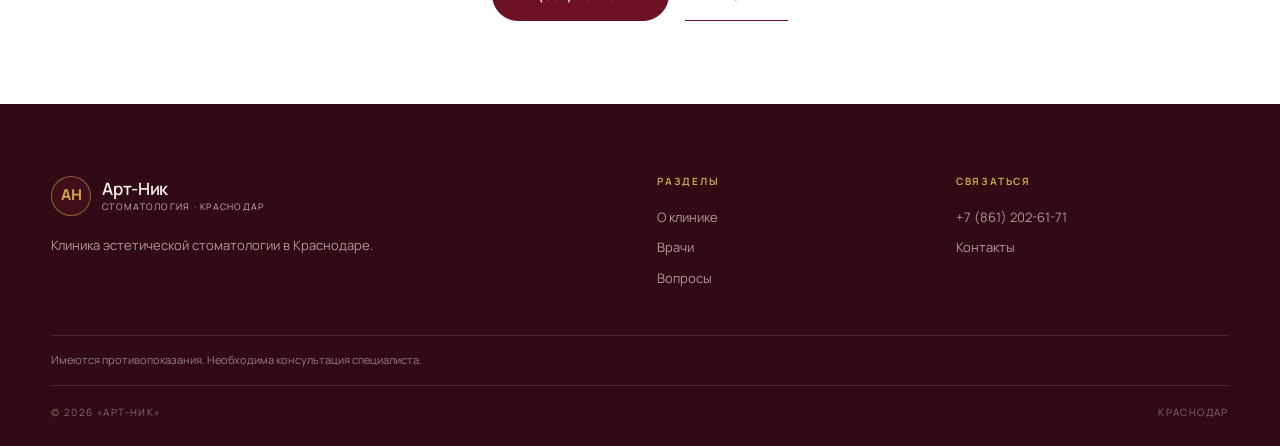
==== commit 6133ea16: "Доработать восстановленный дизайн: карусель врачей, порядок блоков, фикс интро Секции "Технологии и " ====
--- a/services.html
+++ b/services.html
@@ -16,8 +16,8 @@
   <meta property="og:image" content="https://artnic.asama.site/og-image.png">
   <link rel="icon" href="assets/favicon.svg?v=restored1" type="image/svg+xml">
   <link rel="stylesheet" href="styles.css?v=restored1">
-<link rel="stylesheet" href="history-restored.css?v=3">
-<script src="visit-intro.js"></script>
+<link rel="stylesheet" href="history-restored.css?v=4">
+<script src="visit-intro.js?v=7"></script>
   <script src="script.js" defer></script>
 </head>
 <body data-page="services">
--- a/history-restored.css
+++ b/history-restored.css
@@ -42,6 +42,25 @@
 body[data-page="home"] .hero__facts b { color: #fff; font-size: 17px; font-weight: 500; line-height: 1.35; white-space: nowrap; }
 body[data-page="home"] .hero__facts small { display: block; margin-top: 8px; color: rgba(255,255,255,.94); font-size: 13px; line-height: 1.4; }
 .dirs__cabinet,.dirs__story,.dirs__note { display: none; }
+/* Doctors: a quiet horizontal gallery with individual typographic portraits. */
+body .team__grid { display: flex; gap: 20px; overflow-x: auto; scroll-snap-type: x mandatory; scrollbar-width: none; padding: 2px 2px 18px; }
+.team__grid::-webkit-scrollbar { display: none; }
+body .team__grid .doc { flex: 0 0 calc((100% - 60px)/3.2); min-width: 0; padding: 26px; border: 1px solid #eadbdc; border-radius: 20px; background: #fcf9f7; scroll-snap-align: start; position: relative; overflow: hidden; }
+body .team__grid .doc > span { position: absolute; top: 24px; right: 24px; color: #ad8993; font-weight: 500; }
+body .team__grid .doc__mono { width: 100%; height: 150px; margin: 0 0 24px; border: 0; border-bottom: 1px solid #e8d8db; border-radius: 0; color: #85062e; font: 300 64px/1 Manrope,sans-serif; letter-spacing: -.07em; background: radial-gradient(ellipse at 50% 75%,#f2e3e5,transparent 70%); }
+body .team__grid .doc:nth-child(even) .doc__mono { background: radial-gradient(ellipse at 50% 75%,#eee5d7,transparent 70%); }
+body main .team__grid .doc h3 { font-size: 20px; line-height: 1.3; min-height: 52px; font-weight: 600; letter-spacing: -.035em; }
+body .team__grid .doc__role { color: #85062e; font-size: 13px; line-height: 1.5; min-height: 40px; margin-top: 10px; }
+body .team__grid .doc__bio { color: #82767b; font-size: 13px; line-height: 1.6; margin-top: 14px; }
+.team__controls { display: flex; justify-content: space-between; align-items: center; border-top: 1px solid #eadbdc; padding-top: 18px; }
+.team__count { font-size: 12px; letter-spacing: .1em; color: #97727e; }
+.team__arrows { display: flex; gap: 10px; }
+.team__arrows button { width: 46px; height: 46px; border: 1px solid #dfc4cd; border-radius: 50%; background: transparent; color: #85062e; font: 400 23px/1 Manrope,sans-serif; cursor: pointer; transition: background .2s,color .2s; }
+.team__arrows button:hover { background: #85062e; color: #fff; }
+.team__arrows button:disabled { opacity: .3; cursor: default; background: transparent; color: #85062e; }
+.team__grid:focus-visible,.team__arrows button:focus-visible { outline: 2px solid #85062e; outline-offset: 4px; }
+@media(max-width:1000px) { body .team__grid .doc { flex-basis: calc((100% - 20px)/2.2); } }
+@media(max-width:640px) { body .team__grid { gap: 14px; } body .team__grid .doc { flex-basis: 86%; padding: 22px; } body .team__grid .doc__mono { height: 125px; } }
 .dirs > .shell { position: relative; }
 .dirs .eyebrow { color: #80082c; }
 .dirs .proc__icon { display: grid; place-items: center; border-radius: 50%; background: #f7edef; }
@@ -82,7 +101,7 @@
 ::-webkit-scrollbar-thumb { background: #85062e; border: 2px solid #f4ebe8; border-radius: 20px; }
 @media (min-width:1001px) {
   body[data-page="home"] main > section:not(.dirs):not(.hero) > .shell,body[data-page="home"] footer > .shell { width: min(1180px,calc(100% - 8vw)); }
-  body .dirs { margin-block: 71px; padding: 30px 0 32px; overflow: hidden; background: #fcf9f7; }
+  body .dirs { margin-block: 0; padding: 101px 0 103px; overflow: hidden; background: #fcf9f7; }
   body .dirs > .shell { height: 840px; }
   body .dirs .dirs__cabinet { display: block; position: absolute; top: 0; left: 37%; width: calc(63% + (100vw - 100%)/2); height: 650px; margin: 0; border-radius: 60px 0 0 0; overflow: hidden; }
   body .dirs .dirs__cabinet img { width: 100%; height: 100%; object-fit: cover; object-position: 50% 55%; }
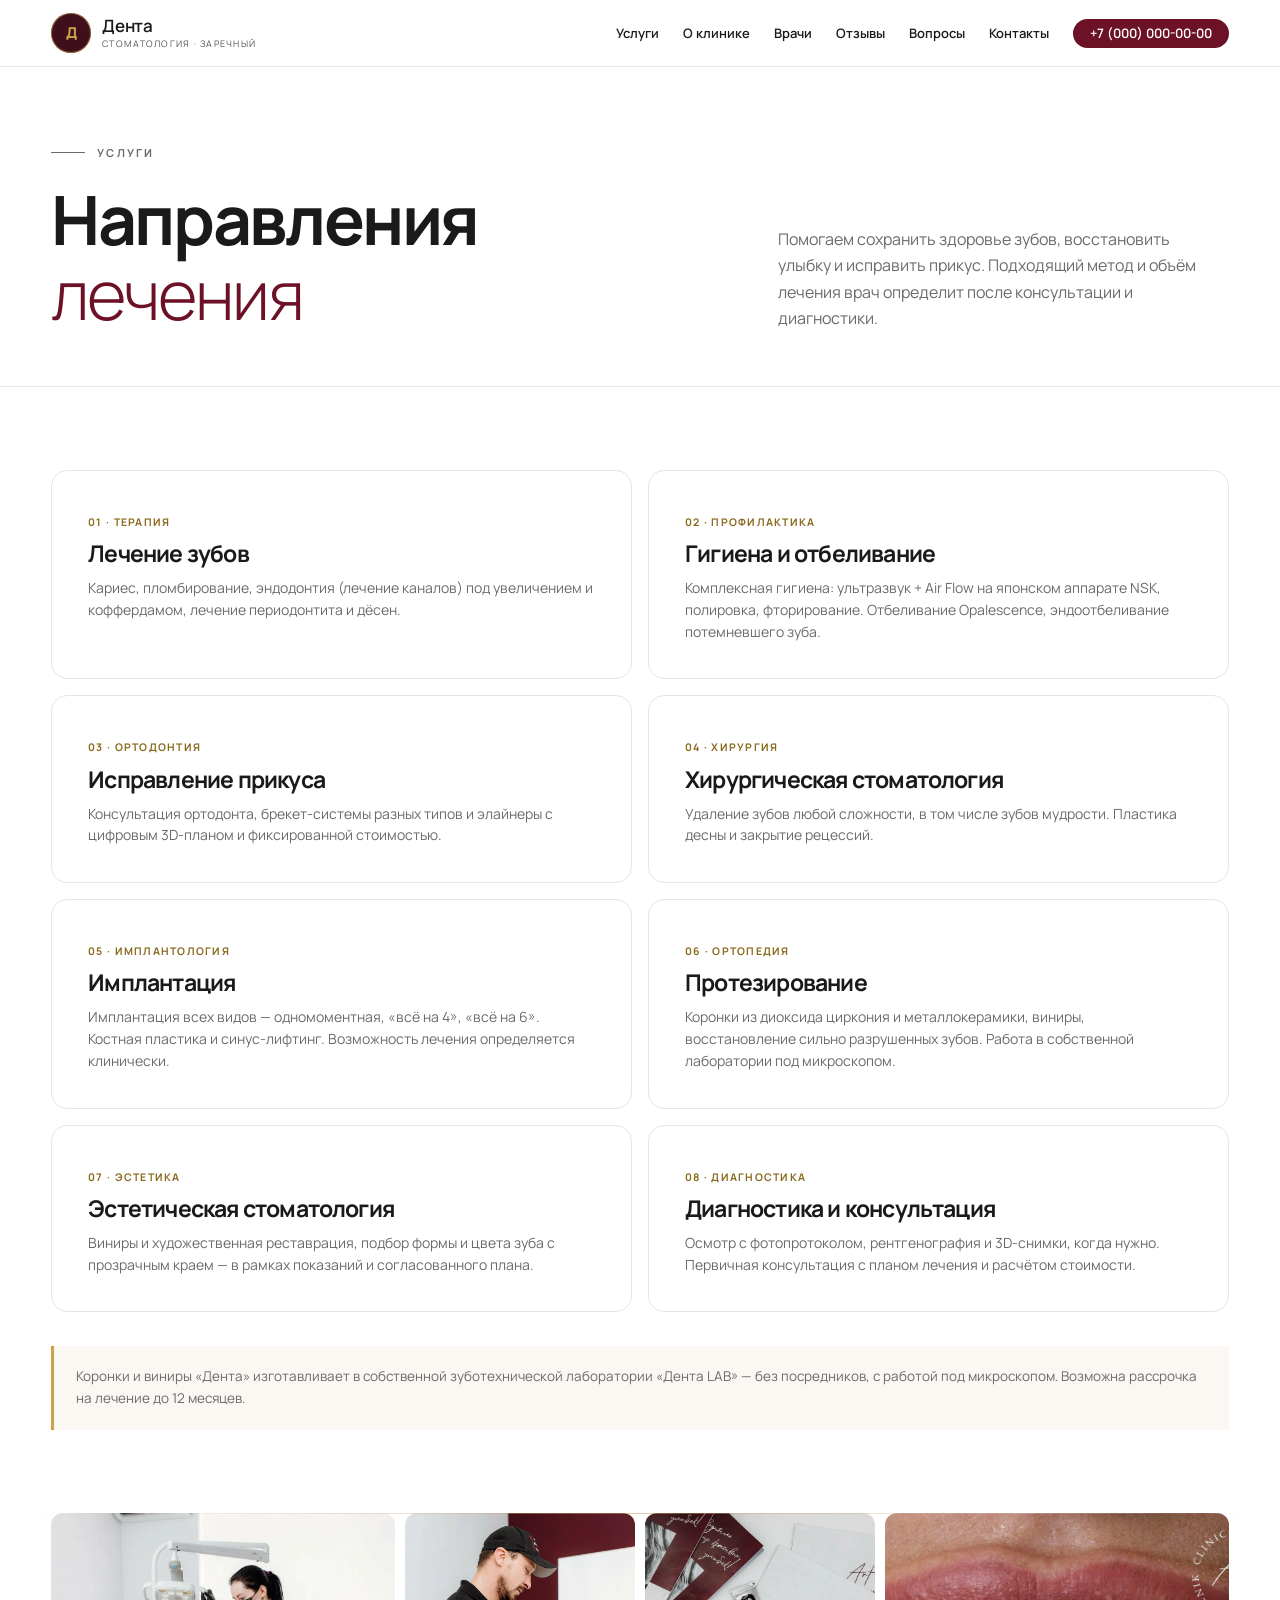
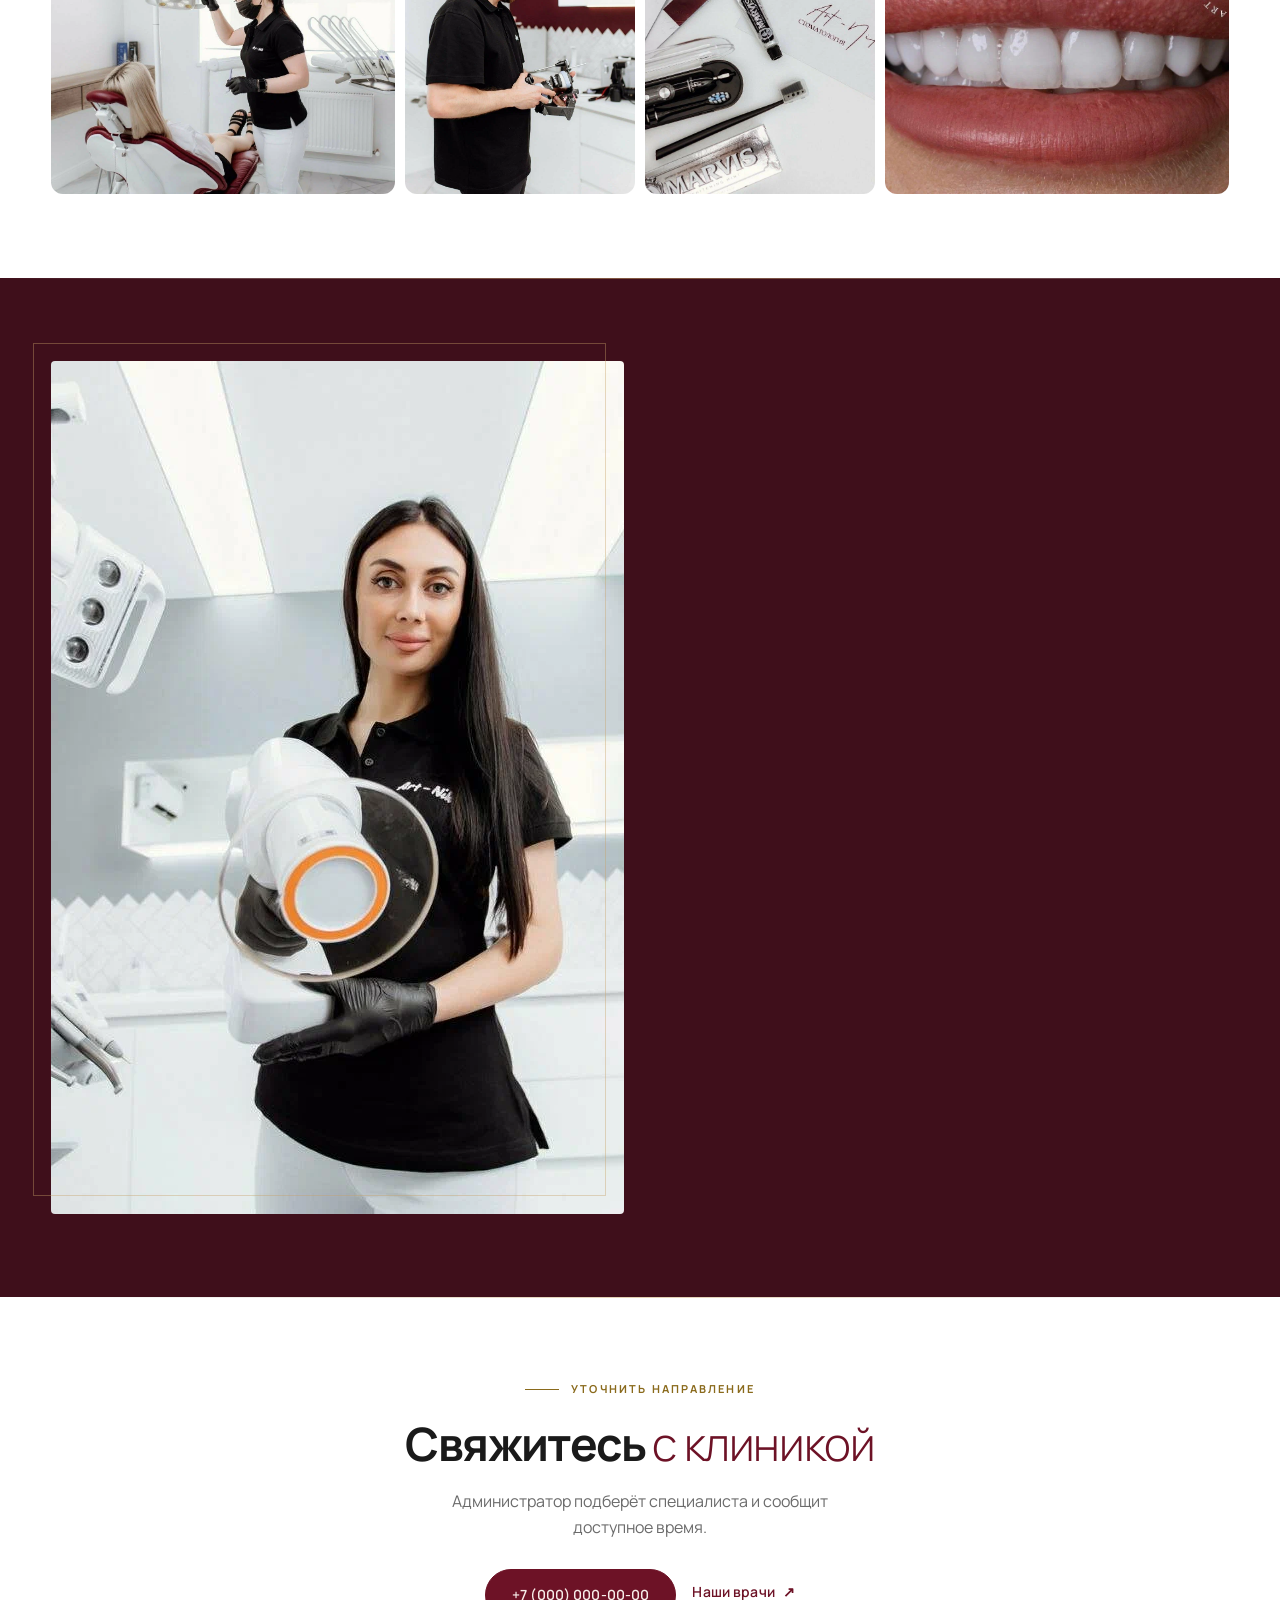
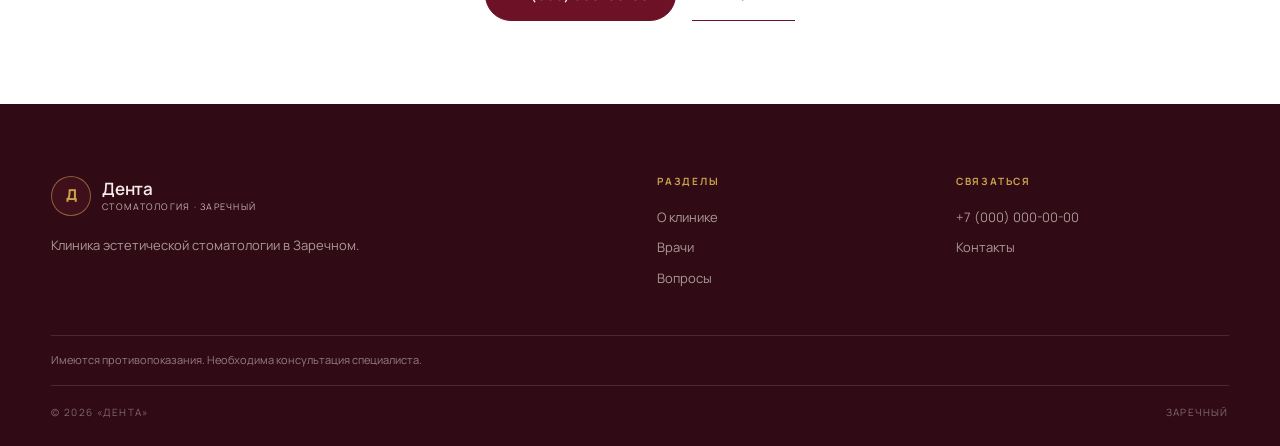
==== commit 211c1efb: "Заменить данные клиники на Дента и запретить индексацию" ====
--- a/services.html
+++ b/services.html
@@ -4,16 +4,13 @@
   <meta charset="utf-8">
   <meta name="viewport" content="width=device-width, initial-scale=1">
   <meta name="theme-color" content="#3f0f1b">
-  <title>Услуги — стоматология «Арт-Ник», Краснодар</title>
-  <meta name="description" content="Услуги стоматологии Арт-Ник в Краснодаре: лечение зубов, профессиональная гигиена и отбеливание, ортодонтия, хирургия, имплантология, протезирование, эстетическая стоматология, диагностика.">
-  <meta name="robots" content="index, follow">
-  <link rel="canonical" href="https://artnic.asama.site/services.html">
-  <meta property="og:url" content="https://artnic.asama.site/services.html">
-  <meta property="og:site_name" content="Арт-Ник">
+  <title>Услуги — стоматология «Дента», Заречный</title>
+  <meta name="description" content="Услуги стоматологии Дента в Заречном: лечение зубов, профессиональная гигиена и отбеливание, ортодонтия, хирургия, имплантология, протезирование, эстетическая стоматология, диагностика.">
+  <meta name="robots" content="noindex, nofollow, noarchive, nosnippet, noimageindex">
+  <meta property="og:site_name" content="Дента">
   <meta property="og:type" content="website">
-  <meta property="og:title" content="Услуги — стоматология «Арт-Ник», Краснодар">
+  <meta property="og:title" content="Услуги — стоматология «Дента», Заречный">
   <meta property="og:description" content="Лечение, гигиена, ортодонтия, хирургия, имплантология, протезирование и эстетическая стоматология.">
-  <meta property="og:image" content="https://artnic.asama.site/og-image.png">
   <link rel="icon" href="assets/favicon.svg?v=restored1" type="image/svg+xml">
   <link rel="stylesheet" href="styles.css?v=restored1">
 <link rel="stylesheet" href="history-restored.css?v=4">
@@ -25,9 +22,9 @@
 
   <header class="hdr">
     <div class="hdr__inner">
-      <a class="brand" href="index.html" aria-label="Арт-Ник — на главную">
-        <span class="brand__mark" aria-hidden="true">АН</span>
-        <span class="brand__text"><b>Арт-Ник</b><small>стоматология · Краснодар</small></span>
+      <a class="brand" href="index.html" aria-label="Дента — на главную">
+        <span class="brand__mark" aria-hidden="true">Д</span>
+        <span class="brand__text"><b>Дента</b><small>стоматология · Заречный</small></span>
       </a>
       <button class="nav-toggle" type="button" aria-expanded="false" aria-controls="nav"><span></span><span></span><span></span><span class="vh">Меню</span></button>
       <nav class="nav" id="nav" aria-label="Основная навигация">
@@ -38,7 +35,7 @@
         <a href="index.html#faq">Вопросы</a>
         <a href="index.html#contacts">Контакты</a>
       </nav>
-      <a class="hdr__call" href="tel:+78612026171">+7 861 202-61-71</a>
+      <a class="hdr__call" href="index.html#contacts">+7 (000) 000-00-00</a>
     </div>
   </header>
 
@@ -62,13 +59,13 @@
           <article class="svc__card reveal"><span>07 · эстетика</span><h3>Эстетическая стоматология</h3><p>Виниры и художественная реставрация, подбор формы и цвета зуба с прозрачным краем — в рамках показаний и согласованного плана.</p></article>
           <article class="svc__card reveal"><span>08 · диагностика</span><h3>Диагностика и консультация</h3><p>Осмотр с фотопротоколом, рентгенография и 3D-снимки, когда нужно. Первичная консультация с планом лечения и расчётом стоимости.</p></article>
         </div>
-        <p class="svc__note">Коронки и виниры «Арт-Ник» изготавливает в собственной зуботехнической лаборатории «Арт-Ник&nbsp;LAB» — без посредников, с работой под микроскопом. Возможна рассрочка на лечение до 12 месяцев.</p>
+        <p class="svc__note">Коронки и виниры «Дента» изготавливает в собственной зуботехнической лаборатории «Дента&nbsp;LAB» — без посредников, с работой под микроскопом. Возможна рассрочка на лечение до 12 месяцев.</p>
       </div>
     </section>
 
     <section class="service-photos surf surf--paper" aria-label="Приём и результаты лечения">
       <div class="shell service-photos__grid">
-        <figure class="reveal" data-lightbox="assets/images/XXXL (18).webp"><img src="assets/images/XXXL (18).webp" alt="Стоматологический приём в клинике Арт-Ник" loading="lazy"></figure>
+        <figure class="reveal" data-lightbox="assets/images/XXXL (18).webp"><img src="assets/images/XXXL (18).webp" alt="Стоматологический приём в клинике Дента" loading="lazy"></figure>
         <figure class="reveal" data-lightbox="assets/images/XXXL (23).webp"><img src="assets/images/XXXL (23).webp" alt="Врач работает с цифровым оборудованием" loading="lazy"></figure>
         <figure class="reveal" data-lightbox="assets/images/XXXL (26).webp"><img src="assets/images/XXXL (26).webp" alt="Инструменты для подбора оттенка зубов" loading="lazy"></figure>
         <figure class="reveal" data-lightbox="assets/images/XXXL (33).webp"><img src="assets/images/XXXL (33).webp" alt="Улыбка после лечения" loading="lazy"></figure>
@@ -78,7 +75,7 @@
     <section class="feature surf surf--noir">
       <div class="shell feature__grid">
         <figure class="feature__media reveal" data-lightbox="assets/images/XXXL (22).webp">
-          <img src="assets/images/XXXL (22).webp" alt="Врач клиники Арт-Ник с цифровым оборудованием" width="1280" height="853" loading="lazy">
+          <img src="assets/images/XXXL (22).webp" alt="Врач клиники Дента с цифровым оборудованием" width="1280" height="853" loading="lazy">
         </figure>
         <div class="feature__copy reveal">
           <p class="eyebrow">Перед лечением</p>
@@ -89,7 +86,7 @@
             <li>Снимки и 3D-диагностика при необходимости</li>
             <li>План лечения с расчётом стоимости</li>
           </ul>
-          <a class="btn btn--line" href="tel:+78612026171">Позвонить</a>
+          <a class="btn btn--line" href="index.html#contacts">Позвонить</a>
         </div>
       </div>
     </section>
@@ -100,7 +97,7 @@
         <h2 class="h2">Свяжитесь <em>с клиникой</em></h2>
         <p class="cta__text">Администратор подберёт специалиста и сообщит доступное время.</p>
         <div class="cta__actions">
-          <a class="btn btn--wine" href="tel:+78612026171">+7 (861) 202-61-71</a>
+          <a class="btn btn--wine" href="index.html#contacts">+7 (000) 000-00-00</a>
           <a class="link" href="index.html#doctors">Наши врачи <span>↗</span></a>
         </div>
       </div>
@@ -111,14 +108,14 @@
     <div class="shell">
       <div class="foot__grid">
         <div>
-          <a class="brand foot__brand" href="index.html"><span class="brand__mark">АН</span><span class="brand__text"><b>Арт-Ник</b><small>стоматология · Краснодар</small></span></a>
-          <p>Клиника эстетической стоматологии в Краснодаре.</p>
+          <a class="brand foot__brand" href="index.html"><span class="brand__mark">Д</span><span class="brand__text"><b>Дента</b><small>стоматология · Заречный</small></span></a>
+          <p>Клиника эстетической стоматологии в Заречном.</p>
         </div>
         <div><h2>Разделы</h2><a href="index.html#about">О клинике</a><a href="index.html#doctors">Врачи</a><a href="index.html#faq">Вопросы</a></div>
-        <div><h2>Связаться</h2><a href="tel:+78612026171">+7 (861) 202-61-71</a><a href="index.html#contacts">Контакты</a></div>
+        <div><h2>Связаться</h2><a href="index.html#contacts">+7 (000) 000-00-00</a><a href="index.html#contacts">Контакты</a></div>
       </div>
       <p class="foot__note">Имеются противопоказания. Необходима консультация специалиста.</p>
-      <div class="foot__bottom"><span>© <span data-year></span> «Арт-Ник»</span><span>Краснодар</span></div>
+      <div class="foot__bottom"><span>© <span data-year></span> «Дента»</span><span>Заречный</span></div>
     </div>
   </footer>
 
--- a/styles.css
+++ b/styles.css
@@ -1,6 +1,6 @@
 @import url('https://fonts.googleapis.com/css2?family=Manrope:wght@300;400;500;600;700;800&display=swap');
 
-/* Арт-Ник — контраст: тёмно-красный + белый + золото */
+/* Дента — контраст: тёмно-красный + белый + золото */
 
 :root {
   /* Поверхности */
@@ -259,7 +259,7 @@
 .about__facts li { position: relative; padding: 14px 0 14px 22px; border-bottom: 1px solid rgba(255,255,255,.16); font-size: 13.5px; }
 .about__facts li::before { content: "+"; position: absolute; left: 0; color: var(--gold); }
 
-/* ---------- Почему «Арт-Ник» ---------- */
+/* ---------- Почему «Дента» ---------- */
 .why__grid { display: grid; grid-template-columns: repeat(3, minmax(0, 1fr)); gap: 1px; background: var(--marble); border: 1px solid var(--marble); border-radius: 16px; overflow: hidden; }
 .why__card { padding: clamp(28px, 3vw, 38px); background: var(--paper-pure); }
 .why__card > span { font: 700 11px/1 Manrope, sans-serif; letter-spacing: .14em; color: var(--gold-ink); }
--- a/history-restored.css
+++ b/history-restored.css
@@ -187,3 +187,6 @@
   body .consult__list { grid-template-columns: 1fr; }
   .dirs .proc__card { flex-basis: min(82vw,290px); }
 }
+
+.map__placeholder { min-height: 360px; display: flex; flex-direction: column; align-items: center; justify-content: center; background: #f2e9e6; color: #3f0f1b; text-align: center; padding: 32px; }
+.map__placeholder > span { font: 48px Georgia, serif; }
